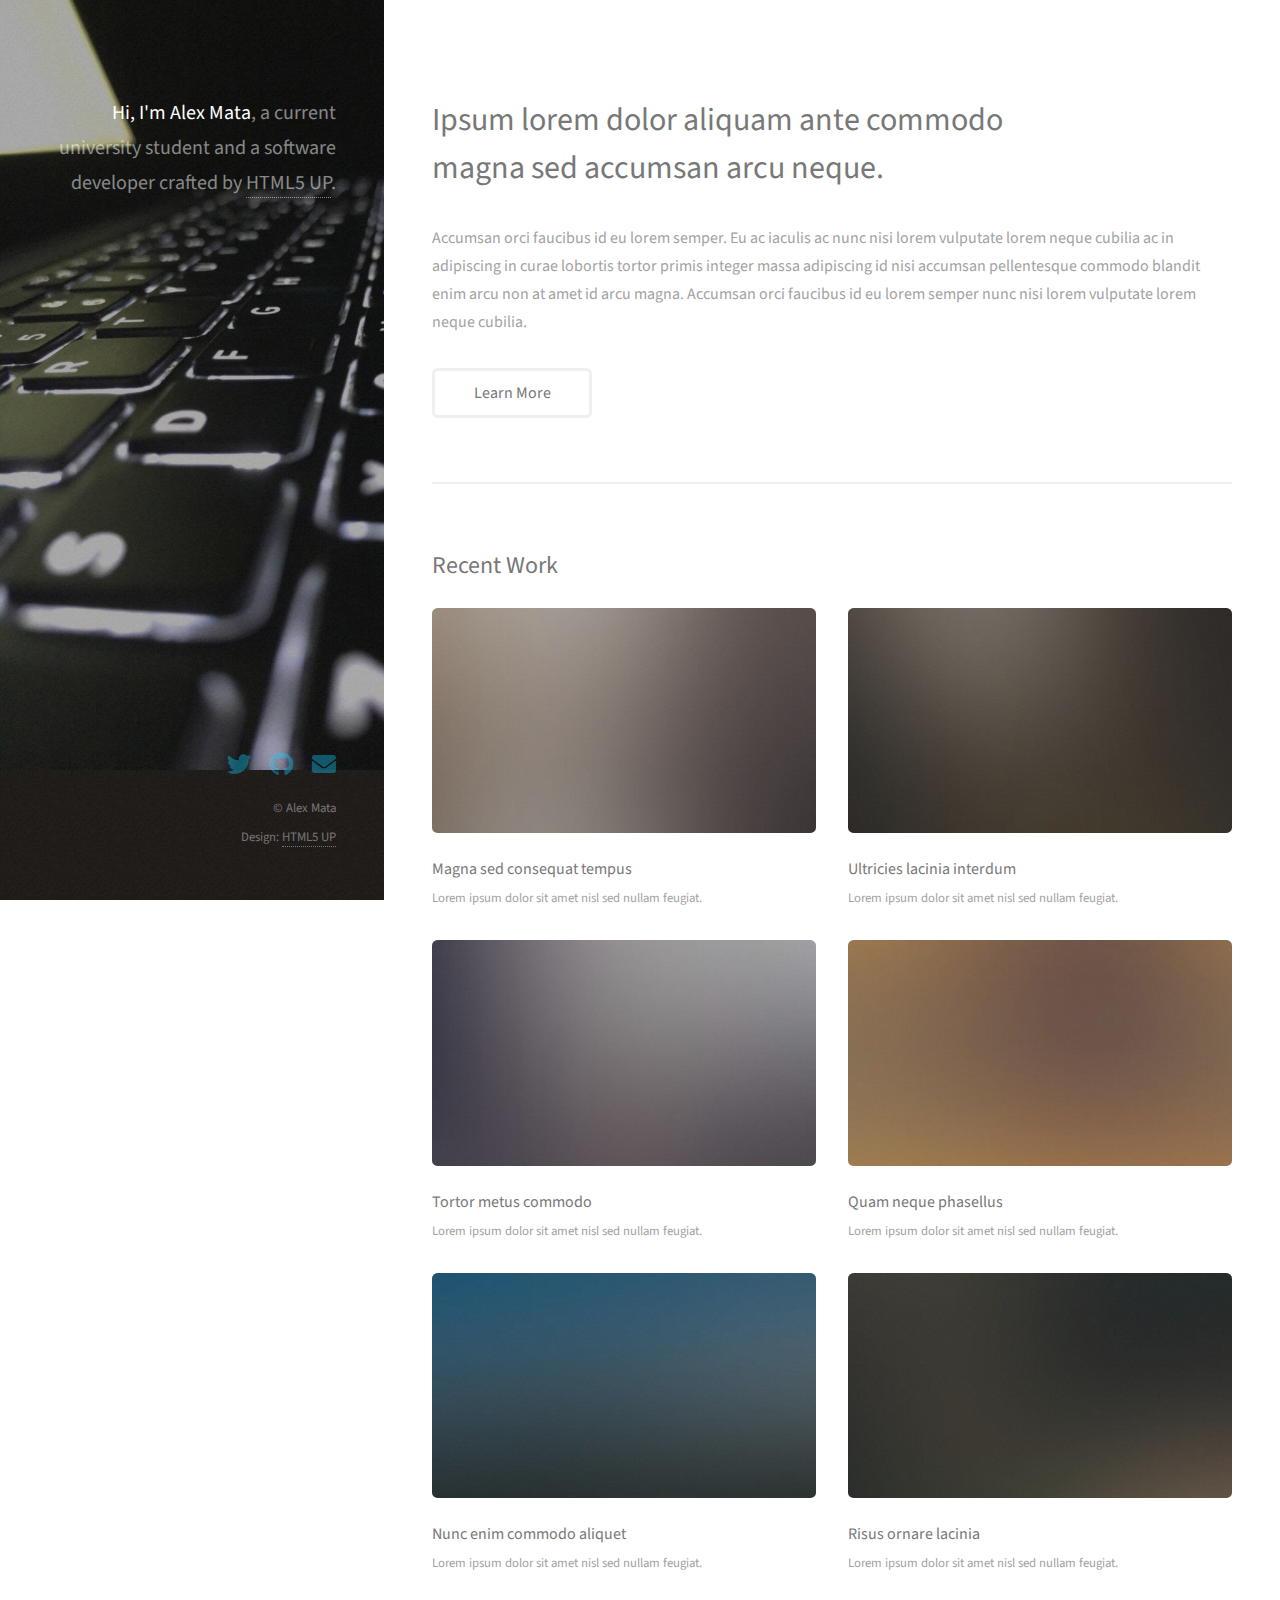
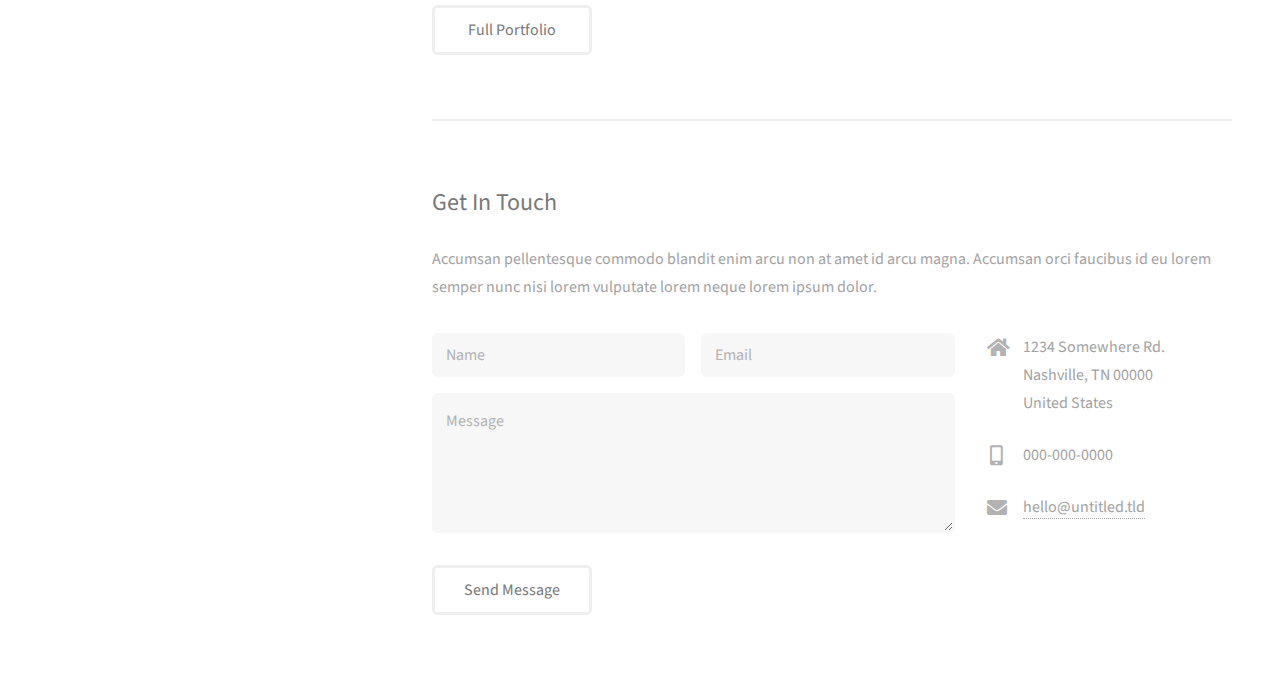
==== html5up-strata/index.html @ 09f532cd "web site" ====
<!DOCTYPE HTML>
<!--
	Strata by HTML5 UP
	html5up.net | @ajlkn
	Free for personal and commercial use under the CCA 3.0 license (html5up.net/license)
-->
<html>
	<head>
		<title>Strata by HTML5 UP</title>
		<meta charset="utf-8" />
		<meta name="viewport" content="width=device-width, initial-scale=1, user-scalable=no" />
		<link rel="stylesheet" href="assets/css/main.css" />
	</head>
	<body class="is-preload">

		<!-- Header -->
			<header id="header">
				<div class="inner">
					<!-- <a href="#" class="image avatar"><img src="images/avatar2.jpeg" alt="" /></a> -->
					<h1><strong>Hi, I'm Alex Mata</strong>, a current university<br />
					student and a software developer<br />
					crafted by <a href="http://html5up.net">HTML5 UP</a>.</h1>
				</div>
			</header>

		<!-- Main -->
			<div id="main">

				<!-- One -->
					<section id="one">
						<header class="major">
							<h2>Ipsum lorem dolor aliquam ante commodo<br />
							magna sed accumsan arcu neque.</h2>
						</header>
						<p>Accumsan orci faucibus id eu lorem semper. Eu ac iaculis ac nunc nisi lorem vulputate lorem neque cubilia ac in adipiscing in curae lobortis tortor primis integer massa adipiscing id nisi accumsan pellentesque commodo blandit enim arcu non at amet id arcu magna. Accumsan orci faucibus id eu lorem semper nunc nisi lorem vulputate lorem neque cubilia.</p>
						<ul class="actions">
							<li><a href="#" class="button">Learn More</a></li>
						</ul>
					</section>

				<!-- Two -->
					<section id="two">
						<h2>Recent Work</h2>
						<div class="row">
							<article class="col-6 col-12-xsmall work-item">
								<a href="images/fulls/01.jpg" class="image fit thumb"><img src="images/thumbs/01.jpg" alt="" /></a>
								<h3>Magna sed consequat tempus</h3>
								<p>Lorem ipsum dolor sit amet nisl sed nullam feugiat.</p>
							</article>
							<article class="col-6 col-12-xsmall work-item">
								<a href="images/fulls/02.jpg" class="image fit thumb"><img src="images/thumbs/02.jpg" alt="" /></a>
								<h3>Ultricies lacinia interdum</h3>
								<p>Lorem ipsum dolor sit amet nisl sed nullam feugiat.</p>
							</article>
							<article class="col-6 col-12-xsmall work-item">
								<a href="images/fulls/03.jpg" class="image fit thumb"><img src="images/thumbs/03.jpg" alt="" /></a>
								<h3>Tortor metus commodo</h3>
								<p>Lorem ipsum dolor sit amet nisl sed nullam feugiat.</p>
							</article>
							<article class="col-6 col-12-xsmall work-item">
								<a href="images/fulls/04.jpg" class="image fit thumb"><img src="images/thumbs/04.jpg" alt="" /></a>
								<h3>Quam neque phasellus</h3>
								<p>Lorem ipsum dolor sit amet nisl sed nullam feugiat.</p>
							</article>
							<article class="col-6 col-12-xsmall work-item">
								<a href="images/fulls/05.jpg" class="image fit thumb"><img src="images/thumbs/05.jpg" alt="" /></a>
								<h3>Nunc enim commodo aliquet</h3>
								<p>Lorem ipsum dolor sit amet nisl sed nullam feugiat.</p>
							</article>
							<article class="col-6 col-12-xsmall work-item">
								<a href="images/fulls/06.jpg" class="image fit thumb"><img src="images/thumbs/06.jpg" alt="" /></a>
								<h3>Risus ornare lacinia</h3>
								<p>Lorem ipsum dolor sit amet nisl sed nullam feugiat.</p>
							</article>
						</div>
						<ul class="actions">
							<li><a href="#" class="button">Full Portfolio</a></li>
						</ul>
					</section>

				<!-- Three -->
					<section id="three">
						<h2>Get In Touch</h2>
						<p>Accumsan pellentesque commodo blandit enim arcu non at amet id arcu magna. Accumsan orci faucibus id eu lorem semper nunc nisi lorem vulputate lorem neque lorem ipsum dolor.</p>
						<div class="row">
							<div class="col-8 col-12-small">
								<form method="post" action="#">
									<div class="row gtr-uniform gtr-50">
										<div class="col-6 col-12-xsmall"><input type="text" name="name" id="name" placeholder="Name" /></div>
										<div class="col-6 col-12-xsmall"><input type="email" name="email" id="email" placeholder="Email" /></div>
										<div class="col-12"><textarea name="message" id="message" placeholder="Message" rows="4"></textarea></div>
									</div>
								</form>
								<ul class="actions">
									<li><input type="submit" value="Send Message" /></li>
								</ul>
							</div>
							<div class="col-4 col-12-small">
								<ul class="labeled-icons">
									<li>
										<h3 class="icon solid fa-home"><span class="label">Address</span></h3>
										1234 Somewhere Rd.<br />
										Nashville, TN 00000<br />
										United States
									</li>
									<li>
										<h3 class="icon solid fa-mobile-alt"><span class="label">Phone</span></h3>
										000-000-0000
									</li>
									<li>
										<h3 class="icon solid fa-envelope"><span class="label">Email</span></h3>
										<a href="#">hello@untitled.tld</a>
									</li>
								</ul>
							</div>
						</div>
					</section>

				<!-- Four -->
				<!--
					<section id="four">
						<h2>Elements</h2>

						<section>
							<h4>Text</h4>
							<p>This is <b>bold</b> and this is <strong>strong</strong>. This is <i>italic</i> and this is <em>emphasized</em>.
							This is <sup>superscript</sup> text and this is <sub>subscript</sub> text.
							This is <u>underlined</u> and this is code: <code>for (;;) { ... }</code>. Finally, <a href="#">this is a link</a>.</p>
							<hr />
							<header>
								<h4>Heading with a Subtitle</h4>
								<p>Lorem ipsum dolor sit amet nullam id egestas urna aliquam</p>
							</header>
							<p>Nunc lacinia ante nunc ac lobortis. Interdum adipiscing gravida odio porttitor sem non mi integer non faucibus ornare mi ut ante amet placerat aliquet. Volutpat eu sed ante lacinia sapien lorem accumsan varius montes viverra nibh in adipiscing blandit tempus accumsan.</p>
							<header>
								<h5>Heading with a Subtitle</h5>
								<p>Lorem ipsum dolor sit amet nullam id egestas urna aliquam</p>
							</header>
							<p>Nunc lacinia ante nunc ac lobortis. Interdum adipiscing gravida odio porttitor sem non mi integer non faucibus ornare mi ut ante amet placerat aliquet. Volutpat eu sed ante lacinia sapien lorem accumsan varius montes viverra nibh in adipiscing blandit tempus accumsan.</p>
							<hr />
							<h2>Heading Level 2</h2>
							<h3>Heading Level 3</h3>
							<h4>Heading Level 4</h4>
							<h5>Heading Level 5</h5>
							<h6>Heading Level 6</h6>
							<hr />
							<h5>Blockquote</h5>
							<blockquote>Fringilla nisl. Donec accumsan interdum nisi, quis tincidunt felis sagittis eget tempus euismod. Vestibulum ante ipsum primis in faucibus vestibulum. Blandit adipiscing eu felis iaculis volutpat ac adipiscing accumsan faucibus. Vestibulum ante ipsum primis in faucibus lorem ipsum dolor sit amet nullam adipiscing eu felis.</blockquote>
							<h5>Preformatted</h5>
							<pre><code>i = 0;

while (!deck.isInOrder()) {
print 'Iteration ' + i;
deck.shuffle();
i++;
}

print 'It took ' + i + ' iterations to sort the deck.';</code></pre>
						</section>

						<section>
							<h4>Lists</h4>
							<div class="row">
								<div class="col-6 col-12-xsmall">
									<h5>Unordered</h5>
									<ul>
										<li>Dolor pulvinar etiam magna etiam.</li>
										<li>Sagittis adipiscing lorem eleifend.</li>
										<li>Felis enim feugiat dolore viverra.</li>
									</ul>
									<h5>Alternate</h5>
									<ul class="alt">
										<li>Dolor pulvinar etiam magna etiam.</li>
										<li>Sagittis adipiscing lorem eleifend.</li>
										<li>Felis enim feugiat dolore viverra.</li>
									</ul>
								</div>
								<div class="col-6 col-12-xsmall">
									<h5>Ordered</h5>
									<ol>
										<li>Dolor pulvinar etiam magna etiam.</li>
										<li>Etiam vel felis at lorem sed viverra.</li>
										<li>Felis enim feugiat dolore viverra.</li>
										<li>Dolor pulvinar etiam magna etiam.</li>
										<li>Etiam vel felis at lorem sed viverra.</li>
										<li>Felis enim feugiat dolore viverra.</li>
									</ol>
									<h5>Icons</h5>
									<ul class="icons">
										<li><a href="#" class="icon brands fa-twitter"><span class="label">Twitter</span></a></li>
										<li><a href="#" class="icon brands fa-facebook-f"><span class="label">Facebook</span></a></li>
										<li><a href="#" class="icon brands fa-instagram"><span class="label">Instagram</span></a></li>
										<li><a href="#" class="icon brands fa-github"><span class="label">Github</span></a></li>
										<li><a href="#" class="icon brands fa-dribbble"><span class="label">Dribbble</span></a></li>
										<li><a href="#" class="icon brands fa-tumblr"><span class="label">Tumblr</span></a></li>
									</ul>
								</div>
							</div>
							<h5>Actions</h5>
							<ul class="actions">
								<li><a href="#" class="button primary">Default</a></li>
								<li><a href="#" class="button">Default</a></li>
							</ul>
							<ul class="actions small">
								<li><a href="#" class="button primary small">Small</a></li>
								<li><a href="#" class="button small">Small</a></li>
							</ul>
							<div class="row">
								<div class="col-6 col-12-small">
									<ul class="actions stacked">
										<li><a href="#" class="button primary">Default</a></li>
										<li><a href="#" class="button">Default</a></li>
									</ul>
								</div>
								<div class="col-6 col-12-small">
									<ul class="actions stacked">
										<li><a href="#" class="button primary small">Small</a></li>
										<li><a href="#" class="button small">Small</a></li>
									</ul>
								</div>
								<div class="col-6 col-12-small">
									<ul class="actions stacked">
										<li><a href="#" class="button primary fit">Default</a></li>
										<li><a href="#" class="button fit">Default</a></li>
									</ul>
								</div>
								<div class="col-6 col-12-small">
									<ul class="actions stacked">
										<li><a href="#" class="button primary small fit">Small</a></li>
										<li><a href="#" class="button small fit">Small</a></li>
									</ul>
								</div>
							</div>
						</section>

						<section>
							<h4>Table</h4>
							<h5>Default</h5>
							<div class="table-wrapper">
								<table>
									<thead>
										<tr>
											<th>Name</th>
											<th>Description</th>
											<th>Price</th>
										</tr>
									</thead>
									<tbody>
										<tr>
											<td>Item One</td>
											<td>Ante turpis integer aliquet porttitor.</td>
											<td>29.99</td>
										</tr>
										<tr>
											<td>Item Two</td>
											<td>Vis ac commodo adipiscing arcu aliquet.</td>
											<td>19.99</td>
										</tr>
										<tr>
											<td>Item Three</td>
											<td> Morbi faucibus arcu accumsan lorem.</td>
											<td>29.99</td>
										</tr>
										<tr>
											<td>Item Four</td>
											<td>Vitae integer tempus condimentum.</td>
											<td>19.99</td>
										</tr>
										<tr>
											<td>Item Five</td>
											<td>Ante turpis integer aliquet porttitor.</td>
											<td>29.99</td>
										</tr>
									</tbody>
									<tfoot>
										<tr>
											<td colspan="2"></td>
											<td>100.00</td>
										</tr>
									</tfoot>
								</table>
							</div>

							<h5>Alternate</h5>
							<div class="table-wrapper">
								<table class="alt">
									<thead>
										<tr>
											<th>Name</th>
											<th>Description</th>
											<th>Price</th>
										</tr>
									</thead>
									<tbody>
										<tr>
											<td>Item One</td>
											<td>Ante turpis integer aliquet porttitor.</td>
											<td>29.99</td>
										</tr>
										<tr>
											<td>Item Two</td>
											<td>Vis ac commodo adipiscing arcu aliquet.</td>
											<td>19.99</td>
										</tr>
										<tr>
											<td>Item Three</td>
											<td> Morbi faucibus arcu accumsan lorem.</td>
											<td>29.99</td>
										</tr>
										<tr>
											<td>Item Four</td>
											<td>Vitae integer tempus condimentum.</td>
											<td>19.99</td>
										</tr>
										<tr>
											<td>Item Five</td>
											<td>Ante turpis integer aliquet porttitor.</td>
											<td>29.99</td>
										</tr>
									</tbody>
									<tfoot>
										<tr>
											<td colspan="2"></td>
											<td>100.00</td>
										</tr>
									</tfoot>
								</table>
							</div>
						</section>

						<section>
							<h4>Buttons</h4>
							<ul class="actions">
								<li><a href="#" class="button primary">Primary</a></li>
								<li><a href="#" class="button">Default</a></li>
							</ul>
							<ul class="actions">
								<li><a href="#" class="button large">Large</a></li>
								<li><a href="#" class="button">Default</a></li>
								<li><a href="#" class="button small">Small</a></li>
							</ul>
							<ul class="actions fit">
								<li><a href="#" class="button primary fit">Fit</a></li>
								<li><a href="#" class="button fit">Fit</a></li>
							</ul>
							<ul class="actions fit small">
								<li><a href="#" class="button primary fit small">Fit + Small</a></li>
								<li><a href="#" class="button fit small">Fit + Small</a></li>
							</ul>
							<ul class="actions">
								<li><a href="#" class="button primary icon solid fa-download">Icon</a></li>
								<li><a href="#" class="button icon solid fa-download">Icon</a></li>
							</ul>
							<ul class="actions">
								<li><span class="button primary disabled">Primary</span></li>
								<li><span class="button disabled">Default</span></li>
							</ul>
						</section>

						<section>
							<h4>Form</h4>
							<form method="post" action="#">
								<div class="row gtr-uniform gtr-50">
									<div class="col-6 col-12-xsmall">
										<input type="text" name="demo-name" id="demo-name" value="" placeholder="Name" />
									</div>
									<div class="col-6 col-12-xsmall">
										<input type="email" name="demo-email" id="demo-email" value="" placeholder="Email" />
									</div>
									<div class="col-12">
										<select name="demo-category" id="demo-category">
											<option value="">- Category -</option>
											<option value="1">Manufacturing</option>
											<option value="1">Shipping</option>
											<option value="1">Administration</option>
											<option value="1">Human Resources</option>
										</select>
									</div>
									<div class="col-4 col-12-small">
										<input type="radio" id="demo-priority-low" name="demo-priority" checked>
										<label for="demo-priority-low">Low Priority</label>
									</div>
									<div class="col-4 col-12-small">
										<input type="radio" id="demo-priority-normal" name="demo-priority">
										<label for="demo-priority-normal">Normal Priority</label>
									</div>
									<div class="col-4 col-12-small">
										<input type="radio" id="demo-priority-high" name="demo-priority">
										<label for="demo-priority-high">High Priority</label>
									</div>
									<div class="col-6 col-12-small">
										<input type="checkbox" id="demo-copy" name="demo-copy">
										<label for="demo-copy">Email me a copy of this message</label>
									</div>
									<div class="col-6 col-12-small">
										<input type="checkbox" id="demo-human" name="demo-human" checked>
										<label for="demo-human">I am a human and not a robot</label>
									</div>
									<div class="col-12">
										<textarea name="demo-message" id="demo-message" placeholder="Enter your message" rows="6"></textarea>
									</div>
									<div class="col-12">
										<ul class="actions">
											<li><input type="submit" value="Send Message" class="primary" /></li>
											<li><input type="reset" value="Reset" /></li>
										</ul>
									</div>
								</div>
							</form>
						</section>

						<section>
							<h4>Image</h4>
							<h5>Fit</h5>
							<div class="box alt">
								<div class="row gtr-50 gtr-uniform">
									<div class="col-12"><span class="image fit"><img src="images/fulls/05.jpg" alt="" /></span></div>
									<div class="col-4"><span class="image fit"><img src="images/thumbs/01.jpg" alt="" /></span></div>
									<div class="col-4"><span class="image fit"><img src="images/thumbs/02.jpg" alt="" /></span></div>
									<div class="col-4"><span class="image fit"><img src="images/thumbs/03.jpg" alt="" /></span></div>
									<div class="col-4"><span class="image fit"><img src="images/thumbs/04.jpg" alt="" /></span></div>
									<div class="col-4"><span class="image fit"><img src="images/thumbs/05.jpg" alt="" /></span></div>
									<div class="col-4"><span class="image fit"><img src="images/thumbs/06.jpg" alt="" /></span></div>
									<div class="col-4"><span class="image fit"><img src="images/thumbs/03.jpg" alt="" /></span></div>
									<div class="col-4"><span class="image fit"><img src="images/thumbs/02.jpg" alt="" /></span></div>
									<div class="col-4"><span class="image fit"><img src="images/thumbs/01.jpg" alt="" /></span></div>
								</div>
							</div>
							<h5>Left &amp; Right</h5>
							<p><span class="image left"><img src="images/avatar.jpg" alt="" /></span>Fringilla nisl. Donec accumsan interdum nisi, quis tincidunt felis sagittis eget. tempus euismod. Vestibulum ante ipsum primis in faucibus vestibulum. Blandit adipiscing eu felis iaculis volutpat ac adipiscing accumsan eu faucibus. Integer ac pellentesque praesent tincidunt felis sagittis eget. tempus euismod. Vestibulum ante ipsum primis in faucibus vestibulum. Blandit adipiscing eu felis iaculis volutpat ac adipiscing accumsan eu faucibus. Integer ac pellentesque praesent. Donec accumsan interdum nisi, quis tincidunt felis sagittis eget. tempus euismod. Vestibulum ante ipsum primis in faucibus vestibulum. Blandit adipiscing eu felis iaculis volutpat ac adipiscing accumsan eu faucibus. Integer ac pellentesque praesent tincidunt felis sagittis eget. tempus euismod. Vestibulum ante ipsum primis in faucibus vestibulum. Blandit adipiscing eu felis iaculis volutpat ac adipiscing accumsan eu faucibus. Integer ac pellentesque praesent.</p>
							<p><span class="image right"><img src="images/avatar.jpg" alt="" /></span>Fringilla nisl. Donec accumsan interdum nisi, quis tincidunt felis sagittis eget. tempus euismod. Vestibulum ante ipsum primis in faucibus vestibulum. Blandit adipiscing eu felis iaculis volutpat ac adipiscing accumsan eu faucibus. Integer ac pellentesque praesent tincidunt felis sagittis eget. tempus euismod. Vestibulum ante ipsum primis in faucibus vestibulum. Blandit adipiscing eu felis iaculis volutpat ac adipiscing accumsan eu faucibus. Integer ac pellentesque praesent. Donec accumsan interdum nisi, quis tincidunt felis sagittis eget. tempus euismod. Vestibulum ante ipsum primis in faucibus vestibulum. Blandit adipiscing eu felis iaculis volutpat ac adipiscing accumsan eu faucibus. Integer ac pellentesque praesent tincidunt felis sagittis eget. tempus euismod. Vestibulum ante ipsum primis in faucibus vestibulum. Blandit adipiscing eu felis iaculis volutpat ac adipiscing accumsan eu faucibus. Integer ac pellentesque praesent.</p>
						</section>

					</section>
				-->

			</div>

		<!-- Footer -->
			<footer id="footer">
				<div class="inner">
					<ul class="icons">
						<li><a href="#" class="icon brands fa-twitter"><span class="label">Twitter</span></a></li>
						<li><a href="#" class="icon brands fa-github"><span class="label">Github</span></a></li>
						<!-- <li><a href="#" class="icon brands fa-dribbble"><span class="label">Dribbble</span></a></li> -->
						<li><a href="#" class="icon solid fa-envelope"><span class="label">Email</span></a></li>
					</ul>
					<ul class="copyright">
						<li>&copy; Alex Mata</li><li>Design: <a href="http://html5up.net">HTML5 UP</a></li>
					</ul>
				</div>
			</footer>

		<!-- Scripts -->
			<script src="assets/js/jquery.min.js"></script>
			<script src="assets/js/jquery.poptrox.min.js"></script>
			<script src="assets/js/browser.min.js"></script>
			<script src="assets/js/breakpoints.min.js"></script>
			<script src="assets/js/util.js"></script>
			<script src="assets/js/main.js"></script>

	</body>
</html>
---- html5up-strata/assets/css/main.css ----
@import url("fontawesome-all.min.css");
@import url("https://fonts.googleapis.com/css?family=Source+Sans+Pro:400,400italic");

/*
	Strata by HTML5 UP
	html5up.net | @ajlkn
	Free for personal and commercial use under the CCA 3.0 license (html5up.net/license)
*/

html, body, div, span, applet, object,
iframe, h1, h2, h3, h4, h5, h6, p, blockquote,
pre, a, abbr, acronym, address, big, cite,
code, del, dfn, em, img, ins, kbd, q, s, samp,
small, strike, strong, sub, sup, tt, var, b,
u, i, center, dl, dt, dd, ol, ul, li, fieldset,
form, label, legend, table, caption, tbody,
tfoot, thead, tr, th, td, article, aside,
canvas, details, embed, figure, figcaption,
footer, header, hgroup, menu, nav, output, ruby,
section, summary, time, mark, audio, video {
	margin: 0;
	padding: 0;
	border: 0;
	font-size: 100%;
	font: inherit;
	vertical-align: baseline;}

article, aside, details, figcaption, figure,
footer, header, hgroup, menu, nav, section {
	display: block;}

body {
	line-height: 1;
}

ol, ul {
	list-style: none;
}

blockquote, q {
	quotes: none;
}

	blockquote:before, blockquote:after, q:before, q:after {
		content: '';
		content: none;
	}

table {
	border-collapse: collapse;
	border-spacing: 0;
}

body {
	-webkit-text-size-adjust: none;
}

mark {
	background-color: transparent;
	color: inherit;
}

input::-moz-focus-inner {
	border: 0;
	padding: 0;
}

input, select, textarea {
	-moz-appearance: none;
	-webkit-appearance: none;
	-ms-appearance: none;
	appearance: none;
}

/* Basic */

	html {
		box-sizing: border-box;
	}

	*, *:before, *:after {
		box-sizing: inherit;
	}

	body {
		background: #fff;
	}

		body.is-preload *, body.is-preload *:before, body.is-preload *:after {
			-moz-animation: none !important;
			-webkit-animation: none !important;
			-ms-animation: none !important;
			animation: none !important;
			-moz-transition: none !important;
			-webkit-transition: none !important;
			-ms-transition: none !important;
			transition: none !important;
		}

	body, input, select, textarea {
		color: #a2a2a2;
		font-family: "Source Sans Pro", Helvetica, sans-serif;
		font-size: 16pt;
		font-weight: 400;
		line-height: 1.75em;
	}

	a {
		-moz-transition: color 0.2s ease-in-out, border-color 0.2s ease-in-out;
		-webkit-transition: color 0.2s ease-in-out, border-color 0.2s ease-in-out;
		-ms-transition: color 0.2s ease-in-out, border-color 0.2s ease-in-out;
		transition: color 0.2s ease-in-out, border-color 0.2s ease-in-out;
		border-bottom: dotted 1px;
		color: #49bf9d;
		text-decoration: none;
	}

		a:hover {
			border-bottom-color: transparent;
			color: #49bf9d !important;
			text-decoration: none;
		}

	strong, b {
		color: #787878;
		font-weight: 400;
	}

	em, i {
		font-style: italic;
	}

	p {
		margin: 0 0 2em 0;
	}

	h1, h2, h3, h4, h5, h6 {
		color: #787878;
		font-weight: 400;
		line-height: 1em;
		margin: 0 0 1em 0;
	}

		h1 a, h2 a, h3 a, h4 a, h5 a, h6 a {
			color: inherit;
			text-decoration: none;
		}

	h1 {
		font-size: 2em;
		line-height: 1.5em;
	}

	h2 {
		font-size: 1.5em;
		line-height: 1.5em;
	}

	h3 {
		font-size: 1.25em;
		line-height: 1.5em;
	}

	h4 {
		font-size: 1.1em;
		line-height: 1.5em;
	}

	h5 {
		font-size: 0.9em;
		line-height: 1.5em;
	}

	h6 {
		font-size: 0.7em;
		line-height: 1.5em;
	}

	sub {
		font-size: 0.8em;
		position: relative;
		top: 0.5em;
	}

	sup {
		font-size: 0.8em;
		position: relative;
		top: -0.5em;
	}

	hr {
		border: 0;
		border-bottom: solid 2px #efefef;
		margin: 2em 0;
	}

		hr.major {
			margin: 3em 0;
		}

	blockquote {
		border-left: solid 6px #efefef;
		font-style: italic;
		margin: 0 0 2em 0;
		padding: 0.5em 0 0.5em 1.5em;
	}

	code {
		background: #f7f7f7;
		border-radius: 0.35em;
		border: solid 2px #efefef;
		font-family: "Courier New", monospace;
		font-size: 0.9em;
		margin: 0 0.25em;
		padding: 0.25em 0.65em;
	}

	pre {
		-webkit-overflow-scrolling: touch;
		font-family: "Courier New", monospace;
		font-size: 0.9em;
		margin: 0 0 2em 0;
	}

		pre code {
			display: block;
			line-height: 1.75em;
			padding: 1em 1.5em;
			overflow-x: auto;
		}

	.align-left {
		text-align: left;
	}

	.align-center {
		text-align: center;
	}

	.align-right {
		text-align: right;
	}

/* Container */

	.container {
		margin: 0 auto;
		max-width: calc(100% - 4em);
		width: 100%;
	}

		.container.xsmall {
			width: 25%;
		}

		.container.small {
			width: 50%;
		}

		.container.medium {
			width: 75%;
		}

		.container.large {
			width: 125%;
		}

		.container.xlarge {
			width: 150%;
		}

		.container.max {
			width: 100%;
		}

		@media screen and (max-width: 980px) {

			.container {
				width: 100% !important;
				max-width: 100% !important;
			}

		}

		@media screen and (max-width: 480px) {

			.container {
				max-width: calc(100% - 3em);
			}

		}

/* Row */

	.row {
		display: flex;
		flex-wrap: wrap;
		box-sizing: border-box;
		align-items: stretch;
	}

		.row > * {
			box-sizing: border-box;
		}

		.row.gtr-uniform > * > :last-child {
			margin-bottom: 0;
		}

		.row.aln-left {
			justify-content: flex-start;
		}

		.row.aln-center {
			justify-content: center;
		}

		.row.aln-right {
			justify-content: flex-end;
		}

		.row.aln-top {
			align-items: flex-start;
		}

		.row.aln-middle {
			align-items: center;
		}

		.row.aln-bottom {
			align-items: flex-end;
		}

		.row > .imp {
			order: -1;
		}

		.row > .col-1 {
			width: 8.33333%;
		}

		.row > .off-1 {
			margin-left: 8.33333%;
		}

		.row > .col-2 {
			width: 16.66667%;
		}

		.row > .off-2 {
			margin-left: 16.66667%;
		}

		.row > .col-3 {
			width: 25%;
		}

		.row > .off-3 {
			margin-left: 25%;
		}

		.row > .col-4 {
			width: 33.33333%;
		}

		.row > .off-4 {
			margin-left: 33.33333%;
		}

		.row > .col-5 {
			width: 41.66667%;
		}

		.row > .off-5 {
			margin-left: 41.66667%;
		}

		.row > .col-6 {
			width: 50%;
		}

		.row > .off-6 {
			margin-left: 50%;
		}

		.row > .col-7 {
			width: 58.33333%;
		}

		.row > .off-7 {
			margin-left: 58.33333%;
		}

		.row > .col-8 {
			width: 66.66667%;
		}

		.row > .off-8 {
			margin-left: 66.66667%;
		}

		.row > .col-9 {
			width: 75%;
		}

		.row > .off-9 {
			margin-left: 75%;
		}

		.row > .col-10 {
			width: 83.33333%;
		}

		.row > .off-10 {
			margin-left: 83.33333%;
		}

		.row > .col-11 {
			width: 91.66667%;
		}

		.row > .off-11 {
			margin-left: 91.66667%;
		}

		.row > .col-12 {
			width: 100%;
		}

		.row > .off-12 {
			margin-left: 100%;
		}

		.row.gtr-0 {
			margin-top: 0;
			margin-left: 0em;
		}

			.row.gtr-0 > * {
				padding: 0 0 0 0em;
			}

			.row.gtr-0.gtr-uniform {
				margin-top: 0em;
			}

				.row.gtr-0.gtr-uniform > * {
					padding-top: 0em;
				}

		.row.gtr-25 {
			margin-top: 0;
			margin-left: -0.625em;
		}

			.row.gtr-25 > * {
				padding: 0 0 0 0.625em;
			}

			.row.gtr-25.gtr-uniform {
				margin-top: -0.625em;
			}

				.row.gtr-25.gtr-uniform > * {
					padding-top: 0.625em;
				}

		.row.gtr-50 {
			margin-top: 0;
			margin-left: -1.25em;
		}

			.row.gtr-50 > * {
				padding: 0 0 0 1.25em;
			}

			.row.gtr-50.gtr-uniform {
				margin-top: -1.25em;
			}

				.row.gtr-50.gtr-uniform > * {
					padding-top: 1.25em;
				}

		.row {
			margin-top: 0;
			margin-left: -2.5em;
		}

			.row > * {
				padding: 0 0 0 2.5em;
			}

			.row.gtr-uniform {
				margin-top: -2.5em;
			}

				.row.gtr-uniform > * {
					padding-top: 2.5em;
				}

		.row.gtr-150 {
			margin-top: 0;
			margin-left: -3.75em;
		}

			.row.gtr-150 > * {
				padding: 0 0 0 3.75em;
			}

			.row.gtr-150.gtr-uniform {
				margin-top: -3.75em;
			}

				.row.gtr-150.gtr-uniform > * {
					padding-top: 3.75em;
				}

		.row.gtr-200 {
			margin-top: 0;
			margin-left: -5em;
		}

			.row.gtr-200 > * {
				padding: 0 0 0 5em;
			}

			.row.gtr-200.gtr-uniform {
				margin-top: -5em;
			}

				.row.gtr-200.gtr-uniform > * {
					padding-top: 5em;
				}

		@media screen and (max-width: 1800px) {

			.row {
				display: flex;
				flex-wrap: wrap;
				box-sizing: border-box;
				align-items: stretch;
			}

				.row > * {
					box-sizing: border-box;
				}

				.row.gtr-uniform > * > :last-child {
					margin-bottom: 0;
				}

				.row.aln-left {
					justify-content: flex-start;
				}

				.row.aln-center {
					justify-content: center;
				}

				.row.aln-right {
					justify-content: flex-end;
				}

				.row.aln-top {
					align-items: flex-start;
				}

				.row.aln-middle {
					align-items: center;
				}

				.row.aln-bottom {
					align-items: flex-end;
				}

				.row > .imp-xlarge {
					order: -1;
				}

				.row > .col-1-xlarge {
					width: 8.33333%;
				}

				.row > .off-1-xlarge {
					margin-left: 8.33333%;
				}

				.row > .col-2-xlarge {
					width: 16.66667%;
				}

				.row > .off-2-xlarge {
					margin-left: 16.66667%;
				}

				.row > .col-3-xlarge {
					width: 25%;
				}

				.row > .off-3-xlarge {
					margin-left: 25%;
				}

				.row > .col-4-xlarge {
					width: 33.33333%;
				}

				.row > .off-4-xlarge {
					margin-left: 33.33333%;
				}

				.row > .col-5-xlarge {
					width: 41.66667%;
				}

				.row > .off-5-xlarge {
					margin-left: 41.66667%;
				}

				.row > .col-6-xlarge {
					width: 50%;
				}

				.row > .off-6-xlarge {
					margin-left: 50%;
				}

				.row > .col-7-xlarge {
					width: 58.33333%;
				}

				.row > .off-7-xlarge {
					margin-left: 58.33333%;
				}

				.row > .col-8-xlarge {
					width: 66.66667%;
				}

				.row > .off-8-xlarge {
					margin-left: 66.66667%;
				}

				.row > .col-9-xlarge {
					width: 75%;
				}

				.row > .off-9-xlarge {
					margin-left: 75%;
				}

				.row > .col-10-xlarge {
					width: 83.33333%;
				}

				.row > .off-10-xlarge {
					margin-left: 83.33333%;
				}

				.row > .col-11-xlarge {
					width: 91.66667%;
				}

				.row > .off-11-xlarge {
					margin-left: 91.66667%;
				}

				.row > .col-12-xlarge {
					width: 100%;
				}

				.row > .off-12-xlarge {
					margin-left: 100%;
				}

				.row.gtr-0 {
					margin-top: 0;
					margin-left: 0em;
				}

					.row.gtr-0 > * {
						padding: 0 0 0 0em;
					}

					.row.gtr-0.gtr-uniform {
						margin-top: 0em;
					}

						.row.gtr-0.gtr-uniform > * {
							padding-top: 0em;
						}

				.row.gtr-25 {
					margin-top: 0;
					margin-left: -0.625em;
				}

					.row.gtr-25 > * {
						padding: 0 0 0 0.625em;
					}

					.row.gtr-25.gtr-uniform {
						margin-top: -0.625em;
					}

						.row.gtr-25.gtr-uniform > * {
							padding-top: 0.625em;
						}

				.row.gtr-50 {
					margin-top: 0;
					margin-left: -1.25em;
				}

					.row.gtr-50 > * {
						padding: 0 0 0 1.25em;
					}

					.row.gtr-50.gtr-uniform {
						margin-top: -1.25em;
					}

						.row.gtr-50.gtr-uniform > * {
							padding-top: 1.25em;
						}

				.row {
					margin-top: 0;
					margin-left: -2.5em;
				}

					.row > * {
						padding: 0 0 0 2.5em;
					}

					.row.gtr-uniform {
						margin-top: -2.5em;
					}

						.row.gtr-uniform > * {
							padding-top: 2.5em;
						}

				.row.gtr-150 {
					margin-top: 0;
					margin-left: -3.75em;
				}

					.row.gtr-150 > * {
						padding: 0 0 0 3.75em;
					}

					.row.gtr-150.gtr-uniform {
						margin-top: -3.75em;
					}

						.row.gtr-150.gtr-uniform > * {
							padding-top: 3.75em;
						}

				.row.gtr-200 {
					margin-top: 0;
					margin-left: -5em;
				}

					.row.gtr-200 > * {
						padding: 0 0 0 5em;
					}

					.row.gtr-200.gtr-uniform {
						margin-top: -5em;
					}

						.row.gtr-200.gtr-uniform > * {
							padding-top: 5em;
						}

		}

		@media screen and (max-width: 1280px) {

			.row {
				display: flex;
				flex-wrap: wrap;
				box-sizing: border-box;
				align-items: stretch;
			}

				.row > * {
					box-sizing: border-box;
				}

				.row.gtr-uniform > * > :last-child {
					margin-bottom: 0;
				}

				.row.aln-left {
					justify-content: flex-start;
				}

				.row.aln-center {
					justify-content: center;
				}

				.row.aln-right {
					justify-content: flex-end;
				}

				.row.aln-top {
					align-items: flex-start;
				}

				.row.aln-middle {
					align-items: center;
				}

				.row.aln-bottom {
					align-items: flex-end;
				}

				.row > .imp-large {
					order: -1;
				}

				.row > .col-1-large {
					width: 8.33333%;
				}

				.row > .off-1-large {
					margin-left: 8.33333%;
				}

				.row > .col-2-large {
					width: 16.66667%;
				}

				.row > .off-2-large {
					margin-left: 16.66667%;
				}

				.row > .col-3-large {
					width: 25%;
				}

				.row > .off-3-large {
					margin-left: 25%;
				}

				.row > .col-4-large {
					width: 33.33333%;
				}

				.row > .off-4-large {
					margin-left: 33.33333%;
				}

				.row > .col-5-large {
					width: 41.66667%;
				}

				.row > .off-5-large {
					margin-left: 41.66667%;
				}

				.row > .col-6-large {
					width: 50%;
				}

				.row > .off-6-large {
					margin-left: 50%;
				}

				.row > .col-7-large {
					width: 58.33333%;
				}

				.row > .off-7-large {
					margin-left: 58.33333%;
				}

				.row > .col-8-large {
					width: 66.66667%;
				}

				.row > .off-8-large {
					margin-left: 66.66667%;
				}

				.row > .col-9-large {
					width: 75%;
				}

				.row > .off-9-large {
					margin-left: 75%;
				}

				.row > .col-10-large {
					width: 83.33333%;
				}

				.row > .off-10-large {
					margin-left: 83.33333%;
				}

				.row > .col-11-large {
					width: 91.66667%;
				}

				.row > .off-11-large {
					margin-left: 91.66667%;
				}

				.row > .col-12-large {
					width: 100%;
				}

				.row > .off-12-large {
					margin-left: 100%;
				}

				.row.gtr-0 {
					margin-top: 0;
					margin-left: 0em;
				}

					.row.gtr-0 > * {
						padding: 0 0 0 0em;
					}

					.row.gtr-0.gtr-uniform {
						margin-top: 0em;
					}

						.row.gtr-0.gtr-uniform > * {
							padding-top: 0em;
						}

				.row.gtr-25 {
					margin-top: 0;
					margin-left: -0.5em;
				}

					.row.gtr-25 > * {
						padding: 0 0 0 0.5em;
					}

					.row.gtr-25.gtr-uniform {
						margin-top: -0.5em;
					}

						.row.gtr-25.gtr-uniform > * {
							padding-top: 0.5em;
						}

				.row.gtr-50 {
					margin-top: 0;
					margin-left: -1em;
				}

					.row.gtr-50 > * {
						padding: 0 0 0 1em;
					}

					.row.gtr-50.gtr-uniform {
						margin-top: -1em;
					}

						.row.gtr-50.gtr-uniform > * {
							padding-top: 1em;
						}

				.row {
					margin-top: 0;
					margin-left: -2em;
				}

					.row > * {
						padding: 0 0 0 2em;
					}

					.row.gtr-uniform {
						margin-top: -2em;
					}

						.row.gtr-uniform > * {
							padding-top: 2em;
						}

				.row.gtr-150 {
					margin-top: 0;
					margin-left: -3em;
				}

					.row.gtr-150 > * {
						padding: 0 0 0 3em;
					}

					.row.gtr-150.gtr-uniform {
						margin-top: -3em;
					}

						.row.gtr-150.gtr-uniform > * {
							padding-top: 3em;
						}

				.row.gtr-200 {
					margin-top: 0;
					margin-left: -4em;
				}

					.row.gtr-200 > * {
						padding: 0 0 0 4em;
					}

					.row.gtr-200.gtr-uniform {
						margin-top: -4em;
					}

						.row.gtr-200.gtr-uniform > * {
							padding-top: 4em;
						}

		}

		@media screen and (max-width: 980px) {

			.row {
				display: flex;
				flex-wrap: wrap;
				box-sizing: border-box;
				align-items: stretch;
			}

				.row > * {
					box-sizing: border-box;
				}

				.row.gtr-uniform > * > :last-child {
					margin-bottom: 0;
				}

				.row.aln-left {
					justify-content: flex-start;
				}

				.row.aln-center {
					justify-content: center;
				}

				.row.aln-right {
					justify-content: flex-end;
				}

				.row.aln-top {
					align-items: flex-start;
				}

				.row.aln-middle {
					align-items: center;
				}

				.row.aln-bottom {
					align-items: flex-end;
				}

				.row > .imp-medium {
					order: -1;
				}

				.row > .col-1-medium {
					width: 8.33333%;
				}

				.row > .off-1-medium {
					margin-left: 8.33333%;
				}

				.row > .col-2-medium {
					width: 16.66667%;
				}

				.row > .off-2-medium {
					margin-left: 16.66667%;
				}

				.row > .col-3-medium {
					width: 25%;
				}

				.row > .off-3-medium {
					margin-left: 25%;
				}

				.row > .col-4-medium {
					width: 33.33333%;
				}

				.row > .off-4-medium {
					margin-left: 33.33333%;
				}

				.row > .col-5-medium {
					width: 41.66667%;
				}

				.row > .off-5-medium {
					margin-left: 41.66667%;
				}

				.row > .col-6-medium {
					width: 50%;
				}

				.row > .off-6-medium {
					margin-left: 50%;
				}

				.row > .col-7-medium {
					width: 58.33333%;
				}

				.row > .off-7-medium {
					margin-left: 58.33333%;
				}

				.row > .col-8-medium {
					width: 66.66667%;
				}

				.row > .off-8-medium {
					margin-left: 66.66667%;
				}

				.row > .col-9-medium {
					width: 75%;
				}

				.row > .off-9-medium {
					margin-left: 75%;
				}

				.row > .col-10-medium {
					width: 83.33333%;
				}

				.row > .off-10-medium {
					margin-left: 83.33333%;
				}

				.row > .col-11-medium {
					width: 91.66667%;
				}

				.row > .off-11-medium {
					margin-left: 91.66667%;
				}

				.row > .col-12-medium {
					width: 100%;
				}

				.row > .off-12-medium {
					margin-left: 100%;
				}

				.row.gtr-0 {
					margin-top: 0;
					margin-left: 0em;
				}

					.row.gtr-0 > * {
						padding: 0 0 0 0em;
					}

					.row.gtr-0.gtr-uniform {
						margin-top: 0em;
					}

						.row.gtr-0.gtr-uniform > * {
							padding-top: 0em;
						}

				.row.gtr-25 {
					margin-top: 0;
					margin-left: -0.5em;
				}

					.row.gtr-25 > * {
						padding: 0 0 0 0.5em;
					}

					.row.gtr-25.gtr-uniform {
						margin-top: -0.5em;
					}

						.row.gtr-25.gtr-uniform > * {
							padding-top: 0.5em;
						}

				.row.gtr-50 {
					margin-top: 0;
					margin-left: -1em;
				}

					.row.gtr-50 > * {
						padding: 0 0 0 1em;
					}

					.row.gtr-50.gtr-uniform {
						margin-top: -1em;
					}

						.row.gtr-50.gtr-uniform > * {
							padding-top: 1em;
						}

				.row {
					margin-top: 0;
					margin-left: -2em;
				}

					.row > * {
						padding: 0 0 0 2em;
					}

					.row.gtr-uniform {
						margin-top: -2em;
					}

						.row.gtr-uniform > * {
							padding-top: 2em;
						}

				.row.gtr-150 {
					margin-top: 0;
					margin-left: -3em;
				}

					.row.gtr-150 > * {
						padding: 0 0 0 3em;
					}

					.row.gtr-150.gtr-uniform {
						margin-top: -3em;
					}

						.row.gtr-150.gtr-uniform > * {
							padding-top: 3em;
						}

				.row.gtr-200 {
					margin-top: 0;
					margin-left: -4em;
				}

					.row.gtr-200 > * {
						padding: 0 0 0 4em;
					}

					.row.gtr-200.gtr-uniform {
						margin-top: -4em;
					}

						.row.gtr-200.gtr-uniform > * {
							padding-top: 4em;
						}

		}

		@media screen and (max-width: 736px) {

			.row {
				display: flex;
				flex-wrap: wrap;
				box-sizing: border-box;
				align-items: stretch;
			}

				.row > * {
					box-sizing: border-box;
				}

				.row.gtr-uniform > * > :last-child {
					margin-bottom: 0;
				}

				.row.aln-left {
					justify-content: flex-start;
				}

				.row.aln-center {
					justify-content: center;
				}

				.row.aln-right {
					justify-content: flex-end;
				}

				.row.aln-top {
					align-items: flex-start;
				}

				.row.aln-middle {
					align-items: center;
				}

				.row.aln-bottom {
					align-items: flex-end;
				}

				.row > .imp-small {
					order: -1;
				}

				.row > .col-1-small {
					width: 8.33333%;
				}

				.row > .off-1-small {
					margin-left: 8.33333%;
				}

				.row > .col-2-small {
					width: 16.66667%;
				}

				.row > .off-2-small {
					margin-left: 16.66667%;
				}

				.row > .col-3-small {
					width: 25%;
				}

				.row > .off-3-small {
					margin-left: 25%;
				}

				.row > .col-4-small {
					width: 33.33333%;
				}

				.row > .off-4-small {
					margin-left: 33.33333%;
				}

				.row > .col-5-small {
					width: 41.66667%;
				}

				.row > .off-5-small {
					margin-left: 41.66667%;
				}

				.row > .col-6-small {
					width: 50%;
				}

				.row > .off-6-small {
					margin-left: 50%;
				}

				.row > .col-7-small {
					width: 58.33333%;
				}

				.row > .off-7-small {
					margin-left: 58.33333%;
				}

				.row > .col-8-small {
					width: 66.66667%;
				}

				.row > .off-8-small {
					margin-left: 66.66667%;
				}

				.row > .col-9-small {
					width: 75%;
				}

				.row > .off-9-small {
					margin-left: 75%;
				}

				.row > .col-10-small {
					width: 83.33333%;
				}

				.row > .off-10-small {
					margin-left: 83.33333%;
				}

				.row > .col-11-small {
					width: 91.66667%;
				}

				.row > .off-11-small {
					margin-left: 91.66667%;
				}

				.row > .col-12-small {
					width: 100%;
				}

				.row > .off-12-small {
					margin-left: 100%;
				}

				.row.gtr-0 {
					margin-top: 0;
					margin-left: 0em;
				}

					.row.gtr-0 > * {
						padding: 0 0 0 0em;
					}

					.row.gtr-0.gtr-uniform {
						margin-top: 0em;
					}

						.row.gtr-0.gtr-uniform > * {
							padding-top: 0em;
						}

				.row.gtr-25 {
					margin-top: 0;
					margin-left: -0.375em;
				}

					.row.gtr-25 > * {
						padding: 0 0 0 0.375em;
					}

					.row.gtr-25.gtr-uniform {
						margin-top: -0.375em;
					}

						.row.gtr-25.gtr-uniform > * {
							padding-top: 0.375em;
						}

				.row.gtr-50 {
					margin-top: 0;
					margin-left: -0.75em;
				}

					.row.gtr-50 > * {
						padding: 0 0 0 0.75em;
					}

					.row.gtr-50.gtr-uniform {
						margin-top: -0.75em;
					}

						.row.gtr-50.gtr-uniform > * {
							padding-top: 0.75em;
						}

				.row {
					margin-top: 0;
					margin-left: -1.5em;
				}

					.row > * {
						padding: 0 0 0 1.5em;
					}

					.row.gtr-uniform {
						margin-top: -1.5em;
					}

						.row.gtr-uniform > * {
							padding-top: 1.5em;
						}

				.row.gtr-150 {
					margin-top: 0;
					margin-left: -2.25em;
				}

					.row.gtr-150 > * {
						padding: 0 0 0 2.25em;
					}

					.row.gtr-150.gtr-uniform {
						margin-top: -2.25em;
					}

						.row.gtr-150.gtr-uniform > * {
							padding-top: 2.25em;
						}

				.row.gtr-200 {
					margin-top: 0;
					margin-left: -3em;
				}

					.row.gtr-200 > * {
						padding: 0 0 0 3em;
					}

					.row.gtr-200.gtr-uniform {
						margin-top: -3em;
					}

						.row.gtr-200.gtr-uniform > * {
							padding-top: 3em;
						}

		}

		@media screen and (max-width: 480px) {

			.row {
				display: flex;
				flex-wrap: wrap;
				box-sizing: border-box;
				align-items: stretch;
			}

				.row > * {
					box-sizing: border-box;
				}

				.row.gtr-uniform > * > :last-child {
					margin-bottom: 0;
				}

				.row.aln-left {
					justify-content: flex-start;
				}

				.row.aln-center {
					justify-content: center;
				}

				.row.aln-right {
					justify-content: flex-end;
				}

				.row.aln-top {
					align-items: flex-start;
				}

				.row.aln-middle {
					align-items: center;
				}

				.row.aln-bottom {
					align-items: flex-end;
				}

				.row > .imp-xsmall {
					order: -1;
				}

				.row > .col-1-xsmall {
					width: 8.33333%;
				}

				.row > .off-1-xsmall {
					margin-left: 8.33333%;
				}

				.row > .col-2-xsmall {
					width: 16.66667%;
				}

				.row > .off-2-xsmall {
					margin-left: 16.66667%;
				}

				.row > .col-3-xsmall {
					width: 25%;
				}

				.row > .off-3-xsmall {
					margin-left: 25%;
				}

				.row > .col-4-xsmall {
					width: 33.33333%;
				}

				.row > .off-4-xsmall {
					margin-left: 33.33333%;
				}

				.row > .col-5-xsmall {
					width: 41.66667%;
				}

				.row > .off-5-xsmall {
					margin-left: 41.66667%;
				}

				.row > .col-6-xsmall {
					width: 50%;
				}

				.row > .off-6-xsmall {
					margin-left: 50%;
				}

				.row > .col-7-xsmall {
					width: 58.33333%;
				}

				.row > .off-7-xsmall {
					margin-left: 58.33333%;
				}

				.row > .col-8-xsmall {
					width: 66.66667%;
				}

				.row > .off-8-xsmall {
					margin-left: 66.66667%;
				}

				.row > .col-9-xsmall {
					width: 75%;
				}

				.row > .off-9-xsmall {
					margin-left: 75%;
				}

				.row > .col-10-xsmall {
					width: 83.33333%;
				}

				.row > .off-10-xsmall {
					margin-left: 83.33333%;
				}

				.row > .col-11-xsmall {
					width: 91.66667%;
				}

				.row > .off-11-xsmall {
					margin-left: 91.66667%;
				}

				.row > .col-12-xsmall {
					width: 100%;
				}

				.row > .off-12-xsmall {
					margin-left: 100%;
				}

				.row.gtr-0 {
					margin-top: 0;
					margin-left: 0em;
				}

					.row.gtr-0 > * {
						padding: 0 0 0 0em;
					}

					.row.gtr-0.gtr-uniform {
						margin-top: 0em;
					}

						.row.gtr-0.gtr-uniform > * {
							padding-top: 0em;
						}

				.row.gtr-25 {
					margin-top: 0;
					margin-left: -0.375em;
				}

					.row.gtr-25 > * {
						padding: 0 0 0 0.375em;
					}

					.row.gtr-25.gtr-uniform {
						margin-top: -0.375em;
					}

						.row.gtr-25.gtr-uniform > * {
							padding-top: 0.375em;
						}

				.row.gtr-50 {
					margin-top: 0;
					margin-left: -0.75em;
				}

					.row.gtr-50 > * {
						padding: 0 0 0 0.75em;
					}

					.row.gtr-50.gtr-uniform {
						margin-top: -0.75em;
					}

						.row.gtr-50.gtr-uniform > * {
							padding-top: 0.75em;
						}

				.row {
					margin-top: 0;
					margin-left: -1.5em;
				}

					.row > * {
						padding: 0 0 0 1.5em;
					}

					.row.gtr-uniform {
						margin-top: -1.5em;
					}

						.row.gtr-uniform > * {
							padding-top: 1.5em;
						}

				.row.gtr-150 {
					margin-top: 0;
					margin-left: -2.25em;
				}

					.row.gtr-150 > * {
						padding: 0 0 0 2.25em;
					}

					.row.gtr-150.gtr-uniform {
						margin-top: -2.25em;
					}

						.row.gtr-150.gtr-uniform > * {
							padding-top: 2.25em;
						}

				.row.gtr-200 {
					margin-top: 0;
					margin-left: -3em;
				}

					.row.gtr-200 > * {
						padding: 0 0 0 3em;
					}

					.row.gtr-200.gtr-uniform {
						margin-top: -3em;
					}

						.row.gtr-200.gtr-uniform > * {
							padding-top: 3em;
						}

		}

/* Section/Article */

	section.special, article.special {
		text-align: center;
	}

	header p {
		color: #b2b2b2;
		position: relative;
		margin: 0 0 1.5em 0;
	}

	header h2 + p {
		font-size: 1.25em;
		margin-top: -1em;
		line-height: 1.5em;
	}

	header h3 + p {
		font-size: 1.1em;
		margin-top: -0.8em;
		line-height: 1.5em;
	}

	header h4 + p,
	header h5 + p,
	header h6 + p {
		font-size: 0.9em;
		margin-top: -0.6em;
		line-height: 1.5em;
	}

	header.major h2 {
		font-size: 2em;
	}

/* Form */

	form {
		margin: 0 0 2em 0;
	}

	label {
		color: #787878;
		display: block;
		font-size: 0.9em;
		font-weight: 400;
		margin: 0 0 1em 0;
	}

	input[type="text"],
	input[type="password"],
	input[type="email"],
	select,
	textarea {
		-moz-appearance: none;
		-webkit-appearance: none;
		-ms-appearance: none;
		appearance: none;
		background: #f7f7f7;
		border-radius: 0.35em;
		border: solid 2px transparent;
		color: inherit;
		display: block;
		outline: 0;
		padding: 0 0.75em;
		text-decoration: none;
		width: 100%;
	}

		input[type="text"]:invalid,
		input[type="password"]:invalid,
		input[type="email"]:invalid,
		select:invalid,
		textarea:invalid {
			box-shadow: none;
		}

		input[type="text"]:focus,
		input[type="password"]:focus,
		input[type="email"]:focus,
		select:focus,
		textarea:focus {
			border-color: #49bf9d;
		}

	select {
		background-image: url("../../images/back.jpg");
		/* background-image: url("data:image/svg+xml;charset=utf8,%3Csvg xmlns='http://www.w3.org/2000/svg' width='40' height='40' preserveAspectRatio='none' viewBox='0 0 40 40'%3E%3Cpath d='M9.4,12.3l10.4,10.4l10.4-10.4c0.2-0.2,0.5-0.4,0.9-0.4c0.3,0,0.6,0.1,0.9,0.4l3.3,3.3c0.2,0.2,0.4,0.5,0.4,0.9 c0,0.4-0.1,0.6-0.4,0.9L20.7,31.9c-0.2,0.2-0.5,0.4-0.9,0.4c-0.3,0-0.6-0.1-0.9-0.4L4.3,17.3c-0.2-0.2-0.4-0.5-0.4-0.9 c0-0.4,0.1-0.6,0.4-0.9l3.3-3.3c0.2-0.2,0.5-0.4,0.9-0.4S9.1,12.1,9.4,12.3z' fill='%23dfdfdf' /%3E%3C/svg%3E"); */
		background-size: 1.25rem;
		background-repeat: no-repeat;
		background-position: calc(100% - 1rem) center;
		height: 2.75em;
		padding-right: 2.75em;
		text-overflow: ellipsis;
	}

		select option {
			color: #787878;
			background: #fff;
		}

		select:focus::-ms-value {
			background-color: transparent;
		}

		select::-ms-expand {
			display: none;
		}

	input[type="text"],
	input[type="password"],
	input[type="email"],
	select {
		height: 2.75em;
	}

	textarea {
		padding: 0.75em;
	}

	input[type="checkbox"],
	input[type="radio"] {
		-moz-appearance: none;
		-webkit-appearance: none;
		-ms-appearance: none;
		appearance: none;
		display: block;
		float: left;
		margin-right: -2em;
		opacity: 0;
		width: 1em;
		z-index: -1;
	}

		input[type="checkbox"] + label,
		input[type="radio"] + label {
			text-decoration: none;
			color: #a2a2a2;
			cursor: pointer;
			display: inline-block;
			font-size: 1em;
			font-weight: 400;
			padding-left: 2.4em;
			padding-right: 0.75em;
			position: relative;
		}

			input[type="checkbox"] + label:before,
			input[type="radio"] + label:before {
				-moz-osx-font-smoothing: grayscale;
				-webkit-font-smoothing: antialiased;
				display: inline-block;
				font-style: normal;
				font-variant: normal;
				text-rendering: auto;
				line-height: 1;
				text-transform: none !important;
				font-family: 'Font Awesome 5 Free';
				font-weight: 900;
			}

			input[type="checkbox"] + label:before,
			input[type="radio"] + label:before {
				background: #f7f7f7;
				border-radius: 0.35em;
				border: solid 2px transparent;
				content: '';
				display: inline-block;
				font-size: 0.8em;
				height: 2.0625em;
				left: 0;
				line-height: 1.85625em;
				position: absolute;
				text-align: center;
				top: 0;
				width: 2.0625em;
			}

		input[type="checkbox"]:checked + label:before,
		input[type="radio"]:checked + label:before {
			background: #787878;
			border-color: #787878;
			color: #fff;
			content: '\f00c';
		}

		input[type="checkbox"]:focus + label:before,
		input[type="radio"]:focus + label:before {
			border-color: #49bf9d;
		}

	input[type="checkbox"] + label:before {
		border-radius: 0.35em;
	}

	input[type="radio"] + label:before {
		border-radius: 100%;
	}

	::-webkit-input-placeholder {
		color: #b2b2b2 !important;
		opacity: 1.0;
	}

	:-moz-placeholder {
		color: #b2b2b2 !important;
		opacity: 1.0;
	}

	::-moz-placeholder {
		color: #b2b2b2 !important;
		opacity: 1.0;
	}

	:-ms-input-placeholder {
		color: #b2b2b2 !important;
		opacity: 1.0;
	}

/* Box */

	.box {
		border-radius: 0.35em;
		border: solid 2px #efefef;
		margin-bottom: 2em;
		padding: 1.5em;
	}

		.box > :last-child,
		.box > :last-child > :last-child,
		.box > :last-child > :last-child > :last-child {
			margin-bottom: 0;
		}

		.box.alt {
			border: 0;
			border-radius: 0;
			padding: 0;
		}

/* Icon */

	.icon {
		text-decoration: none;
		border-bottom: none;
		position: relative;
	}

		.icon:before {
			-moz-osx-font-smoothing: grayscale;
			-webkit-font-smoothing: antialiased;
			display: inline-block;
			font-style: normal;
			font-variant: normal;
			text-rendering: auto;
			line-height: 1;
			text-transform: none !important;
			font-family: 'Font Awesome 5 Free';
			font-weight: 400;
		}

		.icon > .label {
			display: none;
		}

		.icon:before {
			line-height: inherit;
		}

		.icon.solid:before {
			font-weight: 900;
		}

		.icon.brands:before {
			font-family: 'Font Awesome 5 Brands';
		}

/* Image */

	.image {
		border-radius: 0.35em;
		border: 0;
		display: inline-block;
		position: relative;
	}

		.image:before {
			-moz-transition: opacity 0.2s ease-in-out;
			-webkit-transition: opacity 0.2s ease-in-out;
			-ms-transition: opacity 0.2s ease-in-out;
			transition: opacity 0.2s ease-in-out;
			background: url("images/overlay.png");
			border-radius: 0.35em;
			content: '';
			display: block;
			height: 100%;
			left: 0;
			opacity: 0.5;
			position: absolute;
			top: 0;
			width: 100%;
		}

		.image.thumb {
			text-align: center;
		}

			.image.thumb:after {
				-moz-transition: opacity 0.2s ease-in-out;
				-webkit-transition: opacity 0.2s ease-in-out;
				-ms-transition: opacity 0.2s ease-in-out;
				transition: opacity 0.2s ease-in-out;
				border-radius: 0.35em;
				border: solid 3px rgba(255, 255, 255, 0.5);
				color: #fff;
				content: 'View';
				display: inline-block;
				font-size: 0.8em;
				font-weight: 400;
				left: 50%;
				line-height: 2.25em;
				margin: -1.25em 0 0 -3em;
				opacity: 0;
				padding: 0 1.5em;
				position: absolute;
				text-align: center;
				text-decoration: none;
				top: 50%;
				white-space: nowrap;
			}

			.image.thumb:hover:after {
				opacity: 1.0;
			}

			.image.thumb:hover:before {
				background: url("images/overlay.png"), url("images/overlay.png");
				opacity: 1.0;
			}

		.image img {
			border-radius: 0.35em;
			display: block;
		}

		.image.left {
			float: left;
			margin: 0 1.5em 1em 0;
			top: 0.25em;
		}

		.image.right {
			float: right;
			margin: 0 0 1em 1.5em;
			top: 0.25em;
		}

		.image.left, .image.right {
			max-width: 40%;
		}

			.image.left img, .image.right img {
				width: 100%;
			}

		.image.fit {
			display: block;
			margin: 0 0 2em 0;
			width: 100%;
		}

			.image.fit img {
				width: 100%;
			}

		.image.avatar {
			border-radius: 100%;
		}

			.image.avatar:before {
				display: none;
			}

			.image.avatar img {
				border-radius: 100%;
				width: 100%;
			}

/* List */

	ol {
		list-style: decimal;
		margin: 0 0 2em 0;
		padding-left: 1.25em;
	}

		ol li {
			padding-left: 0.25em;
		}

	ul {
		list-style: disc;
		margin: 0 0 2em 0;
		padding-left: 1em;
	}

		ul li {
			padding-left: 0.5em;
		}

		ul.alt {
			list-style: none;
			padding-left: 0;
		}

			ul.alt li {
				border-top: solid 2px #efefef;
				padding: 0.5em 0;
			}

				ul.alt li:first-child {
					border-top: 0;
					padding-top: 0;
				}

	dl {
		margin: 0 0 2em 0;
	}

/* Icons */

	ul.icons {
		cursor: default;
		list-style: none;
		padding-left: 0;
	}

		ul.icons li {
			display: inline-block;
			padding: 0 1em 0 0;
		}

			ul.icons li:last-child {
				padding-right: 0;
			}

			ul.icons li .icon:before {
				font-size: 1.5em;
			}

/* Labeled Icons */

	ul.labeled-icons {
		list-style: none;
		padding: 0;
	}

		ul.labeled-icons li {
			line-height: 1.75em;
			margin: 1.5em 0 0 0;
			padding-left: 2.25em;
			position: relative;
		}

			ul.labeled-icons li:first-child {
				margin-top: 0;
			}

			ul.labeled-icons li a {
				color: inherit;
			}

			ul.labeled-icons li h3 {
				color: #b2b2b2;
				left: 0;
				position: absolute;
				text-align: center;
				top: 0;
				width: 1em;
			}

/* Actions */

	ul.actions {
		display: -moz-flex;
		display: -webkit-flex;
		display: -ms-flex;
		display: flex;
		cursor: default;
		list-style: none;
		margin-left: -1em;
		padding-left: 0;
	}

		ul.actions li {
			padding: 0 0 0 1em;
			vertical-align: middle;
		}

		ul.actions.special {
			-moz-justify-content: center;
			-webkit-justify-content: center;
			-ms-justify-content: center;
			justify-content: center;
			width: 100%;
			margin-left: 0;
		}

			ul.actions.special li:first-child {
				padding-left: 0;
			}

		ul.actions.stacked {
			-moz-flex-direction: column;
			-webkit-flex-direction: column;
			-ms-flex-direction: column;
			flex-direction: column;
			margin-left: 0;
		}

			ul.actions.stacked li {
				padding: 1.3em 0 0 0;
			}

				ul.actions.stacked li:first-child {
					padding-top: 0;
				}

		ul.actions.fit {
			width: calc(100% + 1em);
		}

			ul.actions.fit li {
				-moz-flex-grow: 1;
				-webkit-flex-grow: 1;
				-ms-flex-grow: 1;
				flex-grow: 1;
				-moz-flex-shrink: 1;
				-webkit-flex-shrink: 1;
				-ms-flex-shrink: 1;
				flex-shrink: 1;
				width: 100%;
			}

				ul.actions.fit li > * {
					width: 100%;
				}

			ul.actions.fit.stacked {
				width: 100%;
			}

		@media screen and (max-width: 480px) {

			ul.actions:not(.fixed) {
				-moz-flex-direction: column;
				-webkit-flex-direction: column;
				-ms-flex-direction: column;
				flex-direction: column;
				margin-left: 0;
				width: 100% !important;
			}

				ul.actions:not(.fixed) li {
					-moz-flex-grow: 1;
					-webkit-flex-grow: 1;
					-ms-flex-grow: 1;
					flex-grow: 1;
					-moz-flex-shrink: 1;
					-webkit-flex-shrink: 1;
					-ms-flex-shrink: 1;
					flex-shrink: 1;
					padding: 1em 0 0 0;
					text-align: center;
					width: 100%;
				}

					ul.actions:not(.fixed) li > * {
						width: 100%;
					}

					ul.actions:not(.fixed) li:first-child {
						padding-top: 0;
					}

					ul.actions:not(.fixed) li input[type="submit"],
					ul.actions:not(.fixed) li input[type="reset"],
					ul.actions:not(.fixed) li input[type="button"],
					ul.actions:not(.fixed) li button,
					ul.actions:not(.fixed) li .button {
						width: 100%;
					}

						ul.actions:not(.fixed) li input[type="submit"].icon:before,
						ul.actions:not(.fixed) li input[type="reset"].icon:before,
						ul.actions:not(.fixed) li input[type="button"].icon:before,
						ul.actions:not(.fixed) li button.icon:before,
						ul.actions:not(.fixed) li .button.icon:before {
							margin-left: -0.5em;
						}

		}

/* Table */

	.table-wrapper {
		-webkit-overflow-scrolling: touch;
		overflow-x: auto;
	}

	table {
		margin: 0 0 2em 0;
		width: 100%;
	}

		table tbody tr {
			border: solid 1px #efefef;
			border-left: 0;
			border-right: 0;
		}

			table tbody tr:nth-child(2n + 1) {
				background-color: #f7f7f7;
			}

		table td {
			padding: 0.75em 0.75em;
		}

		table th {
			color: #787878;
			font-size: 0.9em;
			font-weight: 400;
			padding: 0 0.75em 0.75em 0.75em;
			text-align: left;
		}

		table thead {
			border-bottom: solid 2px #efefef;
		}

		table tfoot {
			border-top: solid 2px #efefef;
		}

		table.alt {
			border-collapse: separate;
		}

			table.alt tbody tr td {
				border: solid 2px #efefef;
				border-left-width: 0;
				border-top-width: 0;
			}

				table.alt tbody tr td:first-child {
					border-left-width: 2px;
				}

			table.alt tbody tr:first-child td {
				border-top-width: 2px;
			}

			table.alt thead {
				border-bottom: 0;
			}

			table.alt tfoot {
				border-top: 0;
			}

/* Button */

	input[type="submit"],
	input[type="reset"],
	input[type="button"],
	.button {
		-moz-appearance: none;
		-webkit-appearance: none;
		-ms-appearance: none;
		appearance: none;
		-moz-transition: background-color 0.2s ease-in-out, color 0.2s ease-in-out, border-color 0.2s ease-in-out;
		-webkit-transition: background-color 0.2s ease-in-out, color 0.2s ease-in-out, border-color 0.2s ease-in-out;
		-ms-transition: background-color 0.2s ease-in-out, color 0.2s ease-in-out, border-color 0.2s ease-in-out;
		transition: background-color 0.2s ease-in-out, color 0.2s ease-in-out, border-color 0.2s ease-in-out;
		background-color: transparent;
		border-radius: 0.35em;
		border: solid 3px #efefef;
		color: #787878 !important;
		cursor: pointer;
		display: inline-block;
		font-weight: 400;
		height: 3.15em;
		height: calc(2.75em + 6px);
		line-height: 2.75em;
		min-width: 10em;
		padding: 0 1.5em;
		text-align: center;
		text-decoration: none;
		white-space: nowrap;
	}

		input[type="submit"]:hover,
		input[type="reset"]:hover,
		input[type="button"]:hover,
		.button:hover {
			border-color: #49bf9d;
			color: #49bf9d !important;
		}

		input[type="submit"]:active,
		input[type="reset"]:active,
		input[type="button"]:active,
		.button:active {
			background-color: rgba(73, 191, 157, 0.1);
			border-color: #49bf9d;
			color: #49bf9d !important;
		}

		input[type="submit"].icon,
		input[type="reset"].icon,
		input[type="button"].icon,
		.button.icon {
			padding-left: 1.35em;
		}

			input[type="submit"].icon:before,
			input[type="reset"].icon:before,
			input[type="button"].icon:before,
			.button.icon:before {
				margin-right: 0.5em;
			}

		input[type="submit"].fit,
		input[type="reset"].fit,
		input[type="button"].fit,
		.button.fit {
			min-width: 0;
			width: 100%;
		}

		input[type="submit"].small,
		input[type="reset"].small,
		input[type="button"].small,
		.button.small {
			font-size: 0.8em;
		}

		input[type="submit"].large,
		input[type="reset"].large,
		input[type="button"].large,
		.button.large {
			font-size: 1.35em;
		}

		input[type="submit"].primary,
		input[type="reset"].primary,
		input[type="button"].primary,
		.button.primary {
			background-color: #49bf9d;
			border-color: #49bf9d;
			color: #ffffff !important;
		}

			input[type="submit"].primary:hover,
			input[type="reset"].primary:hover,
			input[type="button"].primary:hover,
			.button.primary:hover {
				background-color: #5cc6a7;
				border-color: #5cc6a7;
			}

			input[type="submit"].primary:active,
			input[type="reset"].primary:active,
			input[type="button"].primary:active,
			.button.primary:active {
				background-color: #3eb08f;
				border-color: #3eb08f;
			}

		input[type="submit"].disabled, input[type="submit"]:disabled,
		input[type="reset"].disabled,
		input[type="reset"]:disabled,
		input[type="button"].disabled,
		input[type="button"]:disabled,
		.button.disabled,
		.button:disabled {
			background-color: #e7e7e7 !important;
			border-color: #e7e7e7 !important;
			color: #b2b2b2 !important;
			cursor: default;
		}

/* Work Item */

	.work-item {
		margin: 0 0 2em 0;
	}

		.work-item .image {
			margin: 0 0 1.5em 0;
		}

		.work-item h3 {
			font-size: 1em;
			margin: 0 0 0.5em 0;
		}

		.work-item p {
			font-size: 0.8em;
			line-height: 1.5em;
			margin: 0;
		}

/* Header */

	#header {
		display: -moz-flex;
		display: -webkit-flex;
		display: -ms-flex;
		display: flex;
		-moz-flex-direction: column;
		-webkit-flex-direction: column;
		-ms-flex-direction: column;
		flex-direction: column;
		-moz-align-items: -moz-flex-end;
		-webkit-align-items: -webkit-flex-end;
		-ms-align-items: -ms-flex-end;
		align-items: flex-end;
		-moz-justify-content: space-between;
		-webkit-justify-content: space-between;
		-ms-justify-content: space-between;
		justify-content: space-between;
		background-color: #1f1815;
		background-attachment: scroll,								scroll;
		background-image: url("images/overlay.png"), url("../../images/back.jpg");
		background-position: top left,							top left;
		background-repeat: repeat,								no-repeat;
		background-size: auto,								150%;
		color: rgba(255, 255, 255, 0.5);
		height: 100%;
		left: 0;
		padding: 8em 4em;
		position: fixed;
		text-align: right;
		top: 0;
		width: 35%;
	}

		#header > * {
			-moz-flex-shrink: 0;
			-webkit-flex-shrink: 0;
			-ms-flex-shrink: 0;
			flex-shrink: 0;
			width: 100%;
		}

		#header > .inner {
			-moz-flex-grow: 1;
			-webkit-flex-grow: 1;
			-ms-flex-grow: 1;
			flex-grow: 1;
			margin: 0 0 2em 0;
		}

		#header strong, #header b {
			color: #ffffff;
		}

		#header h2, #header h3, #header h4, #header h5, #header h6 {
			color: #ffffff;
		}

		#header h1 {
			color: rgba(255, 255, 255, 0.5);
			font-size: 1.35em;
			line-height: 1.75em;
			margin: 0;
		}

		#header .image.avatar {
			margin: 0 0 1em 0;
			width: 6.25em;
		}

/* Footer */

	#footer .icons {
		margin: 1em 0 0 0;
	}

		#footer .icons a {
			color: rgba(17, 207, 255, 0.4);
		}

	#footer .copyright {
		color: rgba(255, 255, 255, 0.4);
		font-size: 0.8em;
		list-style: none;
		margin: 1em 0 0 0;
		padding: 0;
	}

		#footer .copyright li {
			border-left: solid 1px rgba(255, 255, 255, 0.25);
			display: inline-block;
			line-height: 1em;
			margin-left: 0.75em;
			padding-left: 0.75em;
		}

			#footer .copyright li:first-child {
				border-left: 0;
				margin-left: 0;
				padding-left: 0;
			}

			#footer .copyright li a {
				color: inherit;
			}

/* Main */

	#main {
		margin-left: 35%;
		max-width: 54em;
		padding: 8em 4em 4em 4em;
		width: calc(100% - 35%);
	}

		#main > section {
			border-top: solid 2px #efefef;
			margin: 4em 0 0 0;
			padding: 4em 0 0 0;
		}

			#main > section:first-child {
				border-top: 0;
				margin-top: 0;
				padding-top: 0;
			}

/* Poptrox */

	@-moz-keyframes spin {
		0% {
			-moz-transform: rotate(0deg);
			-webkit-transform: rotate(0deg);
			-ms-transform: rotate(0deg);
			transform: rotate(0deg);
		}

		100% {
			-moz-transform: rotate(360deg);
			-webkit-transform: rotate(360deg);
			-ms-transform: rotate(360deg);
			transform: rotate(360deg);
		}
	}

	@-webkit-keyframes spin {
		0% {
			-moz-transform: rotate(0deg);
			-webkit-transform: rotate(0deg);
			-ms-transform: rotate(0deg);
			transform: rotate(0deg);
		}

		100% {
			-moz-transform: rotate(360deg);
			-webkit-transform: rotate(360deg);
			-ms-transform: rotate(360deg);
			transform: rotate(360deg);
		}
	}

	@-ms-keyframes spin {
		0% {
			-moz-transform: rotate(0deg);
			-webkit-transform: rotate(0deg);
			-ms-transform: rotate(0deg);
			transform: rotate(0deg);
		}

		100% {
			-moz-transform: rotate(360deg);
			-webkit-transform: rotate(360deg);
			-ms-transform: rotate(360deg);
			transform: rotate(360deg);
		}
	}

	@keyframes spin {
		0% {
			-moz-transform: rotate(0deg);
			-webkit-transform: rotate(0deg);
			-ms-transform: rotate(0deg);
			transform: rotate(0deg);
		}

		100% {
			-moz-transform: rotate(360deg);
			-webkit-transform: rotate(360deg);
			-ms-transform: rotate(360deg);
			transform: rotate(360deg);
		}
	}

	.poptrox-popup {
		-moz-box-sizing: content-box;
		-webkit-box-sizing: content-box;
		-ms-box-sizing: content-box;
		box-sizing: content-box;
		-webkit-tap-highlight-color: rgba(255, 255, 255, 0);
		background: #fff;
		border-radius: 0.35em;
		box-shadow: 0 0.1em 0.15em 0 rgba(0, 0, 0, 0.15);
		overflow: hidden;
		padding-bottom: 3em;
	}

		.poptrox-popup .loader {
			text-decoration: none;
			-moz-animation: spin 1s linear infinite;
			-webkit-animation: spin 1s linear infinite;
			-ms-animation: spin 1s linear infinite;
			animation: spin 1s linear infinite;
			font-size: 1.5em;
			height: 1em;
			left: 50%;
			line-height: 1em;
			margin: -0.5em 0 0 -0.5em;
			position: absolute;
			top: 50%;
			width: 1em;
		}

			.poptrox-popup .loader:before {
				-moz-osx-font-smoothing: grayscale;
				-webkit-font-smoothing: antialiased;
				display: inline-block;
				font-style: normal;
				font-variant: normal;
				text-rendering: auto;
				line-height: 1;
				text-transform: none !important;
				font-family: 'Font Awesome 5 Free';
				font-weight: 900;
			}

			.poptrox-popup .loader:before {
				content: '\f1ce';
			}

		.poptrox-popup .caption {
			background: #fff;
			bottom: 0;
			cursor: default;
			font-size: 0.9em;
			height: 3em;
			left: 0;
			line-height: 2.8em;
			position: absolute;
			text-align: center;
			width: 100%;
			z-index: 1;
		}

		.poptrox-popup .nav-next,
		.poptrox-popup .nav-previous {
			text-decoration: none;
			-moz-transition: opacity 0.2s ease-in-out;
			-webkit-transition: opacity 0.2s ease-in-out;
			-ms-transition: opacity 0.2s ease-in-out;
			transition: opacity 0.2s ease-in-out;
			-webkit-tap-highlight-color: rgba(255, 255, 255, 0);
			background: rgba(0, 0, 0, 0.01);
			cursor: pointer;
			height: 100%;
			opacity: 0;
			position: absolute;
			top: 0;
			width: 50%;
		}

			.poptrox-popup .nav-next:before,
			.poptrox-popup .nav-previous:before {
				-moz-osx-font-smoothing: grayscale;
				-webkit-font-smoothing: antialiased;
				display: inline-block;
				font-style: normal;
				font-variant: normal;
				text-rendering: auto;
				line-height: 1;
				text-transform: none !important;
				font-family: 'Font Awesome 5 Free';
				font-weight: 900;
			}

			.poptrox-popup .nav-next:before,
			.poptrox-popup .nav-previous:before {
				color: #fff;
				font-size: 2.5em;
				height: 1em;
				line-height: 1em;
				margin-top: -0.75em;
				position: absolute;
				text-align: center;
				top: 50%;
				width: 1.5em;
			}

		.poptrox-popup .nav-next {
			right: 0;
		}

			.poptrox-popup .nav-next:before {
				content: '\f105';
				right: 0;
			}

		.poptrox-popup .nav-previous {
			left: 0;
		}

			.poptrox-popup .nav-previous:before {
				content: '\f104';
				left: 0;
			}

		.poptrox-popup .closer {
			text-decoration: none;
			-moz-transition: opacity 0.2s ease-in-out;
			-webkit-transition: opacity 0.2s ease-in-out;
			-ms-transition: opacity 0.2s ease-in-out;
			transition: opacity 0.2s ease-in-out;
			-webkit-tap-highlight-color: rgba(255, 255, 255, 0);
			color: #fff;
			height: 4em;
			line-height: 4em;
			opacity: 0;
			position: absolute;
			right: 0;
			text-align: center;
			top: 0;
			width: 4em;
			z-index: 2;
		}

			.poptrox-popup .closer:before {
				-moz-osx-font-smoothing: grayscale;
				-webkit-font-smoothing: antialiased;
				display: inline-block;
				font-style: normal;
				font-variant: normal;
				text-rendering: auto;
				line-height: 1;
				text-transform: none !important;
				font-family: 'Font Awesome 5 Free';
				font-weight: 900;
			}

			.poptrox-popup .closer:before {
				-moz-box-sizing: content-box;
				-webkit-box-sizing: content-box;
				-ms-box-sizing: content-box;
				box-sizing: content-box;
				border-radius: 100%;
				border: solid 3px rgba(255, 255, 255, 0.5);
				content: '\f00d';
				display: block;
				font-size: 1em;
				height: 1.75em;
				left: 50%;
				line-height: 1.75em;
				margin: -0.875em 0 0 -0.875em;
				position: absolute;
				top: 50%;
				width: 1.75em;
			}

		.poptrox-popup:hover .nav-next,
		.poptrox-popup:hover .nav-previous {
			opacity: 0.5;
		}

			.poptrox-popup:hover .nav-next:hover,
			.poptrox-popup:hover .nav-previous:hover {
				opacity: 1.0;
			}

		.poptrox-popup:hover .closer {
			opacity: 0.5;
		}

			.poptrox-popup:hover .closer:hover {
				opacity: 1.0;
			}

/* Touch */

	body.is-touch .image.thumb:before {
		opacity: 0.5 !important;
	}

	body.is-touch .image.thumb:after {
		display: none !important;
	}

	body.is-touch #header {
		background-attachment: scroll;
		background-size: auto, cover;
	}

	body.is-touch .poptrox-popup .nav-next,
	body.is-touch .poptrox-popup .nav-previous,
	body.is-touch .poptrox-popup .closer {
		opacity: 1.0 !important;
	}

/* XLarge */

	@media screen and (max-width: 1800px) {

		/* Basic */

			body, input, select, textarea {
				font-size: 12pt;
			}

	}

/* Large */

	@media screen and (max-width: 1280px) {

		/* Header */

			#header {
				padding: 6em 3em 3em 3em;
				width: 30%;
			}

				#header h1 {
					font-size: 1.25em;
				}

					#header h1 br {
						display: none;
					}

				#header > .inner {
					margin-bottom: 0;
				}

		/* Footer */

			#footer .copyright li {
				border-left-width: 0;
				display: block;
				line-height: 2.25em;
				margin-left: 0;
				padding-left: 0;
			}

		/* Main */

			#main {
				margin-left: 30%;
				max-width: none;
				padding: 6em 3em 3em 3em;
				width: calc(100% - 30%);
			}

	}

/* Medium */

	@media screen and (max-width: 980px) {

		/* Basic */

			h1 br, h2 br, h3 br, h4 br, h5 br, h6 br {
				display: none;
			}

		/* List */

			ul.icons li .icon {
				font-size: 1.25em;
			}

		/* Header */

			#header {
				background-attachment: scroll;
				background-position: top left, center center;
				background-size: auto,		cover;
				left: auto;
				padding: 6em 4em;
				position: relative;
				text-align: center;
				top: auto;
				width: 100%;
				display: block;
			}

				#header h1 {
					font-size: 1.75em;
				}

					#header h1 br {
						display: inline;
					}

		/* Footer */

			#footer {
				background-attachment: scroll;
				background-color: #1f1815;
				background-image: url("images/overlay.png"), url("../../images/back.jpg");
				background-position: top left,						bottom center;
				background-repeat: repeat,							no-repeat;
				background-size: auto,							cover;
				bottom: auto;
				left: auto;
				padding: 4em 4em 6em 4em;
				position: relative;
				text-align: center;
				width: 100%;
			}

				#footer .icons {
					margin: 0 0 1em 0;
				}

				#footer .copyright {
					margin: 0 0 1em 0;
				}

					#footer .copyright li {
						border-left-width: 1px;
						display: inline-block;
						line-height: 1em;
						margin-left: 0.75em;
						padding-left: 0.75em;
					}

		/* Main */

			#main {
				margin: 0;
				padding: 6em 4em;
				width: 100%;
			}

	}

/* Small */

	@media screen and (max-width: 736px) {

		/* Basic */

			h1 {
				font-size: 1.5em;
			}

			h2 {
				font-size: 1.2em;
			}

			h3 {
				font-size: 1em;
			}

		/* Section/Article */

			section.special, article.special {
				text-align: center;
			}

			header.major h2 {
				font-size: 1.35em;
			}

		/* List */

			ul.labeled-icons li {
				padding-left: 2em;
			}

				ul.labeled-icons li h3 {
					line-height: 1.75em;
				}

		/* Header */

			#header {
				padding: 2.25em 1.5em;
			}

				#header h1 {
					font-size: 1.35em;
				}

		/* Footer */

			#footer {
				padding: 2.25em 1.5em;
			}

		/* Main */

			#main {
				padding: 2.25em 1.5em 0.25em 1.5em;
			}

				#main > section {
					margin: 2.25em 0 0 0;
					padding: 2.25em 0 0 0;
				}

		/* Poptrox */

			.poptrox-popup {
				border-radius: 0;
			}

				.poptrox-popup .nav-next:before,
				.poptrox-popup .nav-previous:before {
					margin-top: -1em;
				}

	}

/* XSmall */

	@media screen and (max-width: 480px) {

		/* Header */

			#header {
				padding: 4.5em 1.5em;
			}

				#header h1 br {
					display: none;
				}

		/* Footer */

			#footer .copyright li {
				border-left-width: 0;
				display: block;
				line-height: 2.25em;
				margin-left: 0;
				padding-left: 0;
			}

	}
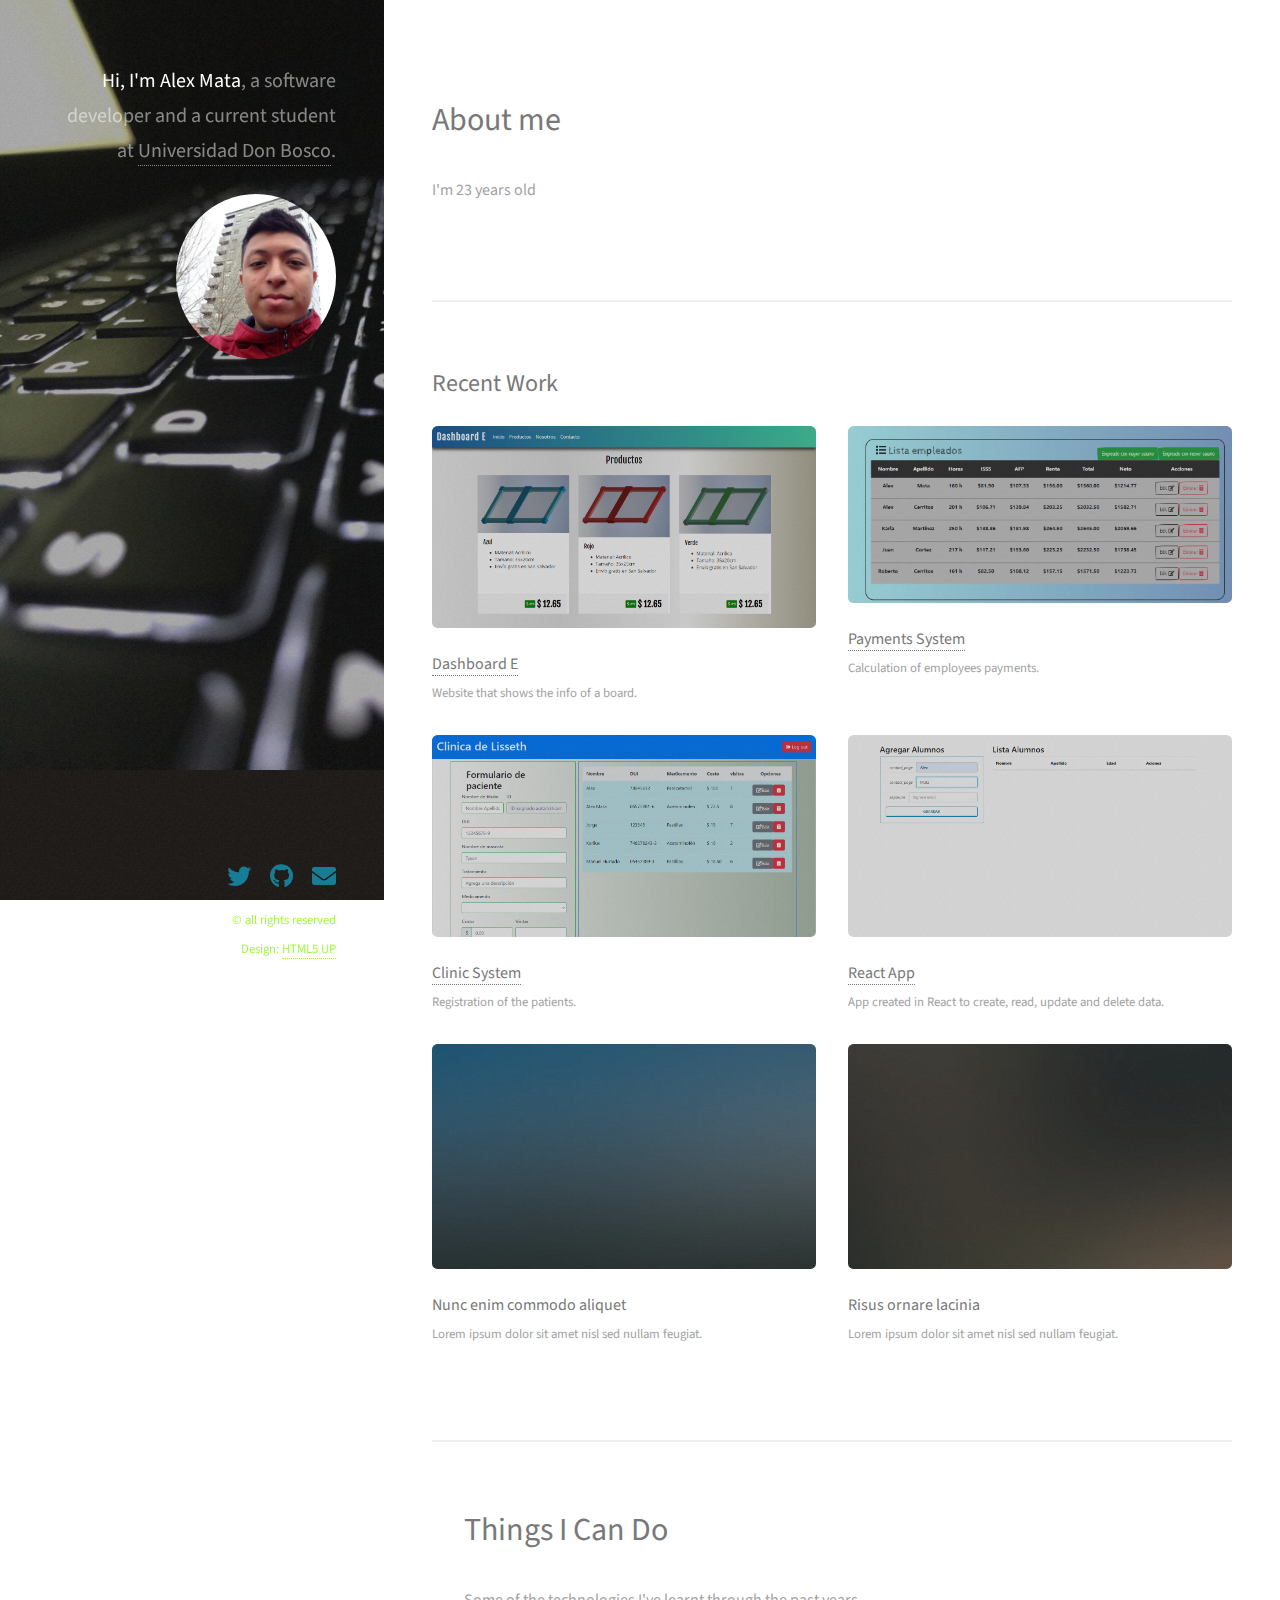
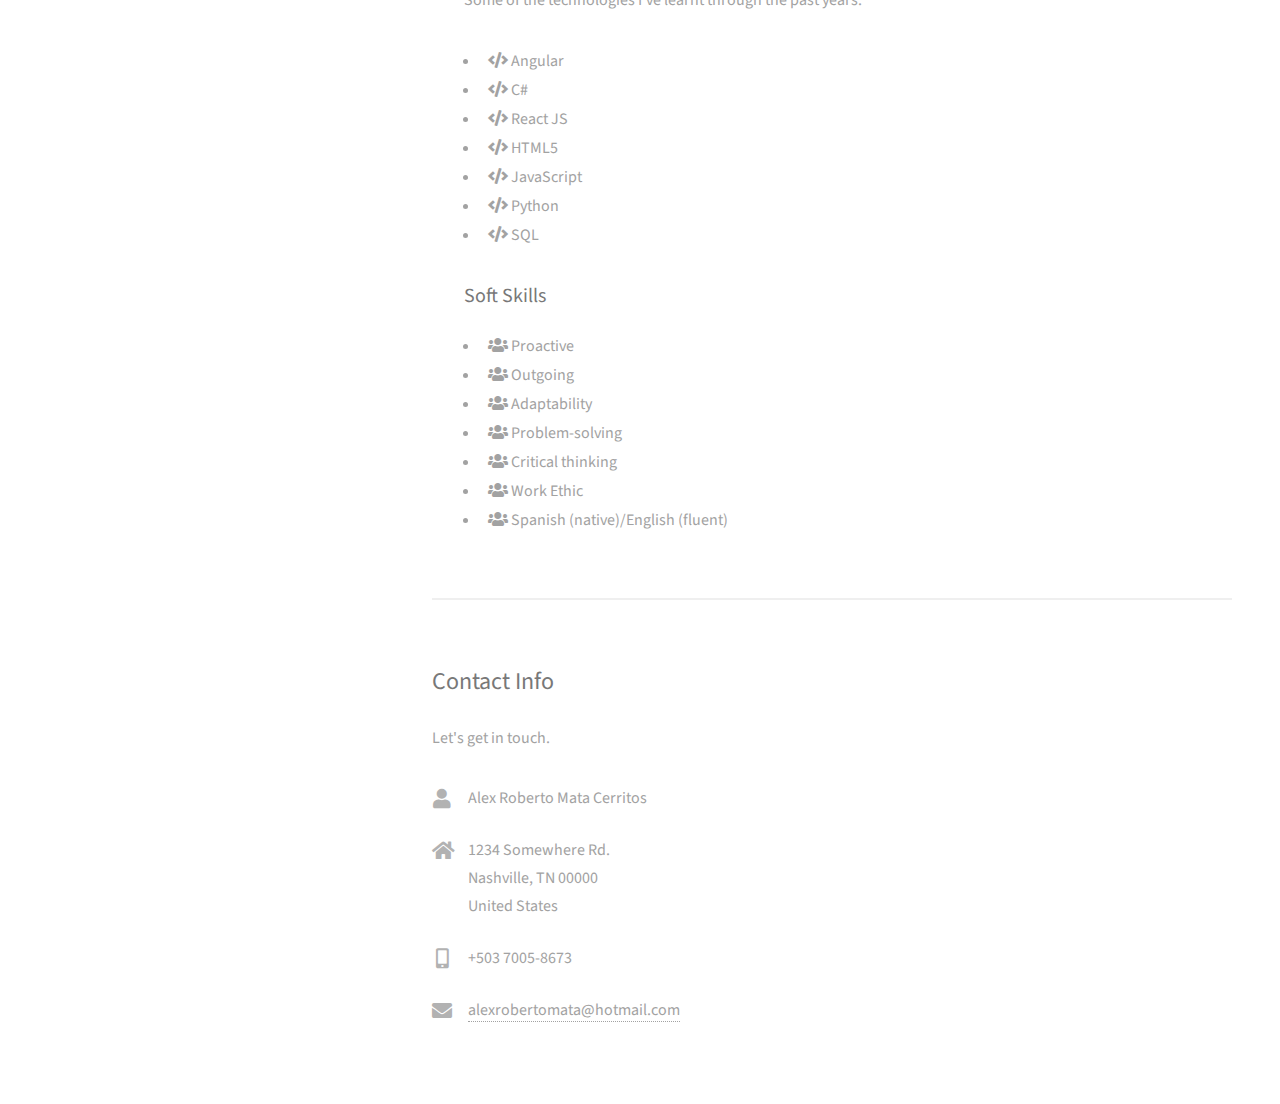
==== commit 68b96ca5: "Not pretty sure what's added" ====
--- a/html5up-strata/index.html
+++ b/html5up-strata/index.html
@@ -16,10 +16,11 @@
 		<!-- Header -->
 			<header id="header">
 				<div class="inner">
-					<!-- <a href="#" class="image avatar"><img src="images/avatar2.jpeg" alt="" /></a> -->
-					<h1><strong>Hi, I'm Alex Mata</strong>, a current university<br />
-					student and a software developer<br />
-					crafted by <a href="http://html5up.net">HTML5 UP</a>.</h1>
+					<h1><strong>Hi, I'm Alex Mata</strong>, a software developer<br />
+					and a current student <br />
+					at <a href="http://www.udb.edu.sv/udb/" target="_blank">Universidad Don Bosco</a>.</h1>
+					<a class="image avatar"><img src="images/avatarAlex23.jpeg" alt="" /></a>
+
 				</div>
 			</header>
 
@@ -29,12 +30,11 @@
 				<!-- One -->
 					<section id="one">
 						<header class="major">
-							<h2>Ipsum lorem dolor aliquam ante commodo<br />
-							magna sed accumsan arcu neque.</h2>
+							<h2>About me</h2>
 						</header>
-						<p>Accumsan orci faucibus id eu lorem semper. Eu ac iaculis ac nunc nisi lorem vulputate lorem neque cubilia ac in adipiscing in curae lobortis tortor primis integer massa adipiscing id nisi accumsan pellentesque commodo blandit enim arcu non at amet id arcu magna. Accumsan orci faucibus id eu lorem semper nunc nisi lorem vulputate lorem neque cubilia.</p>
+						<p>I'm 23 years old</p>
 						<ul class="actions">
-							<li><a href="#" class="button">Learn More</a></li>
+							<!-- <li><a href="" class="button">Learn More</a></li> -->
 						</ul>
 					</section>
 
@@ -43,24 +43,24 @@
 						<h2>Recent Work</h2>
 						<div class="row">
 							<article class="col-6 col-12-xsmall work-item">
-								<a href="images/fulls/01.jpg" class="image fit thumb"><img src="images/thumbs/01.jpg" alt="" /></a>
-								<h3>Magna sed consequat tempus</h3>
-								<p>Lorem ipsum dolor sit amet nisl sed nullam feugiat.</p>
-							</article>
-							<article class="col-6 col-12-xsmall work-item">
-								<a href="images/fulls/02.jpg" class="image fit thumb"><img src="images/thumbs/02.jpg" alt="" /></a>
-								<h3>Ultricies lacinia interdum</h3>
-								<p>Lorem ipsum dolor sit amet nisl sed nullam feugiat.</p>
-							</article>
-							<article class="col-6 col-12-xsmall work-item">
-								<a href="images/fulls/03.jpg" class="image fit thumb"><img src="images/thumbs/03.jpg" alt="" /></a>
-								<h3>Tortor metus commodo</h3>
-								<p>Lorem ipsum dolor sit amet nisl sed nullam feugiat.</p>
-							</article>
-							<article class="col-6 col-12-xsmall work-item">
-								<a href="images/fulls/04.jpg" class="image fit thumb"><img src="images/thumbs/04.jpg" alt="" /></a>
-								<h3>Quam neque phasellus</h3>
-								<p>Lorem ipsum dolor sit amet nisl sed nullam feugiat.</p>
+								<a href="images/fulls/Dashboard.png" class="image fit thumb"><img src="images/thumbs/Dashboard.png" alt="" /></a>
+								<h3><a href="dashboarde-93324.web.app" target="_blank">Dashboard E</a></h3>
+								<p>Website that shows the info of a board.</p>
+							</article>
+							<article class="col-6 col-12-xsmall work-item">
+								<a href="images/fulls/Pagos.png" class="image fit thumb"><img src="images/thumbs/Pagos.png" alt="" /></a>
+								<h3><a href="https://sistema-pagos-dd3f0.web.app" target="_blank">Payments System</a></h3>
+								<p>Calculation of employees payments.</p>
+							</article>
+							<article class="col-6 col-12-xsmall work-item">
+								<a href="images/fulls/Clinica.png" class="image fit thumb"><img src="images/thumbs/Clinica.png" alt="" /></a>
+								<h3><a href="https://clinica-4b186.web.app/dashboard" target="_blank">Clinic System</a></h3>
+								<p>Registration of the patients.</p>
+							</article>
+							<article class="col-6 col-12-xsmall work-item">
+								<a href="images/fulls/CrudReact.png" class="image fit thumb"><img src="images/thumbs/CrudReact.png" alt="" /></a>
+								<h3><a href="https://crudreactfirebase-cebb5.web.app" target="_blank">React App</a></h3>
+								<p>App created in React to create, read, update and delete data.</p>
 							</article>
 							<article class="col-6 col-12-xsmall work-item">
 								<a href="images/fulls/05.jpg" class="image fit thumb"><img src="images/thumbs/05.jpg" alt="" /></a>
@@ -73,30 +73,60 @@
 								<p>Lorem ipsum dolor sit amet nisl sed nullam feugiat.</p>
 							</article>
 						</div>
-						<ul class="actions">
+						<!-- <ul class="actions">
 							<li><a href="#" class="button">Full Portfolio</a></li>
-						</ul>
+						</ul> -->
+					</section>
+
+					<section id="two">
+					<div class="container">
+									<h1>Things I Can Do</h1>
+									<p>Some of the technologies I've learnt through the past years.</p>
+									<ul class="feature-icons">
+										<li class="icon solid fa-code"> Angular</li>
+										<li class="icon solid fa-code"> C#</li>
+										<li class="icon solid fa-code"> React JS</li>
+										<li class="icon solid fa-code"> HTML5</li>
+										<li class="icon solid fa-code"> JavaScript</li>
+										<li class="icon solid fa-code"> Python</li>
+										<li class="icon solid fa-code"> SQL</li>
+									</ul>
+									<h3>Soft Skills</h3>
+									<ul>
+										<li class="icon solid fa-users"> Proactive</li>
+										<li class="icon solid fa-users"> Outgoing</li>
+										<li class="icon solid fa-users"> Adaptability</li>
+										<li class="icon solid fa-users"> Problem-solving</li>
+										<li class="icon solid fa-users"> Critical thinking</li>
+										<li class="icon solid fa-users"> Work Ethic</li>
+										<li class="icon solid fa-users"> Spanish (native)/English (fluent)</li>
+									</ul>
+								</div>
 					</section>
 
 				<!-- Three -->
 					<section id="three">
-						<h2>Get In Touch</h2>
-						<p>Accumsan pellentesque commodo blandit enim arcu non at amet id arcu magna. Accumsan orci faucibus id eu lorem semper nunc nisi lorem vulputate lorem neque lorem ipsum dolor.</p>
+						<h2>Contact Info</h2>
+						<p>Let's get in touch.</p>
 						<div class="row">
 							<div class="col-8 col-12-small">
-								<form method="post" action="#">
+								<!-- <form method="post" action="#">
 									<div class="row gtr-uniform gtr-50">
 										<div class="col-6 col-12-xsmall"><input type="text" name="name" id="name" placeholder="Name" /></div>
 										<div class="col-6 col-12-xsmall"><input type="email" name="email" id="email" placeholder="Email" /></div>
 										<div class="col-12"><textarea name="message" id="message" placeholder="Message" rows="4"></textarea></div>
 									</div>
-								</form>
-								<ul class="actions">
+								</form> -->
+								<!-- <ul class="actions">
 									<li><input type="submit" value="Send Message" /></li>
-								</ul>
-							</div>
-							<div class="col-4 col-12-small">
+								</ul> -->
+							</div>
+							<div class="">
 								<ul class="labeled-icons">
+									<li>
+										<h3 class="icon solid fa-user"><span class="label">Name</span></h3>
+										Alex Roberto Mata Cerritos
+									</li>
 									<li>
 										<h3 class="icon solid fa-home"><span class="label">Address</span></h3>
 										1234 Somewhere Rd.<br />
@@ -105,11 +135,11 @@
 									</li>
 									<li>
 										<h3 class="icon solid fa-mobile-alt"><span class="label">Phone</span></h3>
-										000-000-0000
+										+503 7005-8673
 									</li>
 									<li>
 										<h3 class="icon solid fa-envelope"><span class="label">Email</span></h3>
-										<a href="#">hello@untitled.tld</a>
+										<a href="#">alexrobertomata@hotmail.com</a>
 									</li>
 								</ul>
 							</div>
@@ -440,13 +470,13 @@
 			<footer id="footer">
 				<div class="inner">
 					<ul class="icons">
-						<li><a href="#" class="icon brands fa-twitter"><span class="label">Twitter</span></a></li>
-						<li><a href="#" class="icon brands fa-github"><span class="label">Github</span></a></li>
+						<li><a href="#" target="_blank" class="icon brands fa-twitter"><span class="label">Twitter</span></a></li>
+						<li><a href="https://github.com/AlexMta7" target="_blank" class="icon brands fa-github"><span class="label">Github</span></a></li>
 						<!-- <li><a href="#" class="icon brands fa-dribbble"><span class="label">Dribbble</span></a></li> -->
-						<li><a href="#" class="icon solid fa-envelope"><span class="label">Email</span></a></li>
+						<li><a href="mailto: alexrobertomata@hotmail.com" target="_blank" class="icon solid fa-envelope"><span class="label">Email</span></a></li>
 					</ul>
 					<ul class="copyright">
-						<li>&copy; Alex Mata</li><li>Design: <a href="http://html5up.net">HTML5 UP</a></li>
+						<li>&copy; all rights reserved</li><li>Design: <a href="http://html5up.net" target="_blank">HTML5 UP</a></li>
 					</ul>
 				</div>
 			</footer>
--- a/html5up-strata/assets/css/main.css
+++ b/html5up-strata/assets/css/main.css
@@ -2621,7 +2621,7 @@
 			-webkit-flex-grow: 1;
 			-ms-flex-grow: 1;
 			flex-grow: 1;
-			margin: 0 0 2em 0;
+			margin: -2em 0 2em 0;
 		}
 
 		#header strong, #header b {
@@ -2640,22 +2640,26 @@
 		}
 
 		#header .image.avatar {
-			margin: 0 0 1em 0;
-			width: 6.25em;
+			margin: 25px 0 1em 0;
+			width: 10em;	
 		}
 
 /* Footer */
+
+	#footer {
+		margin-bottom: -7em;
+	}
 
 	#footer .icons {
 		margin: 1em 0 0 0;
 	}
 
 		#footer .icons a {
-			color: rgba(17, 207, 255, 0.4);
+			color: rgba(17, 207, 255, 0.541);
 		}
 
 	#footer .copyright {
-		color: rgba(255, 255, 255, 0.4);
+		color: rgba(135, 247, 7, 0.76);
 		font-size: 0.8em;
 		list-style: none;
 		margin: 1em 0 0 0;
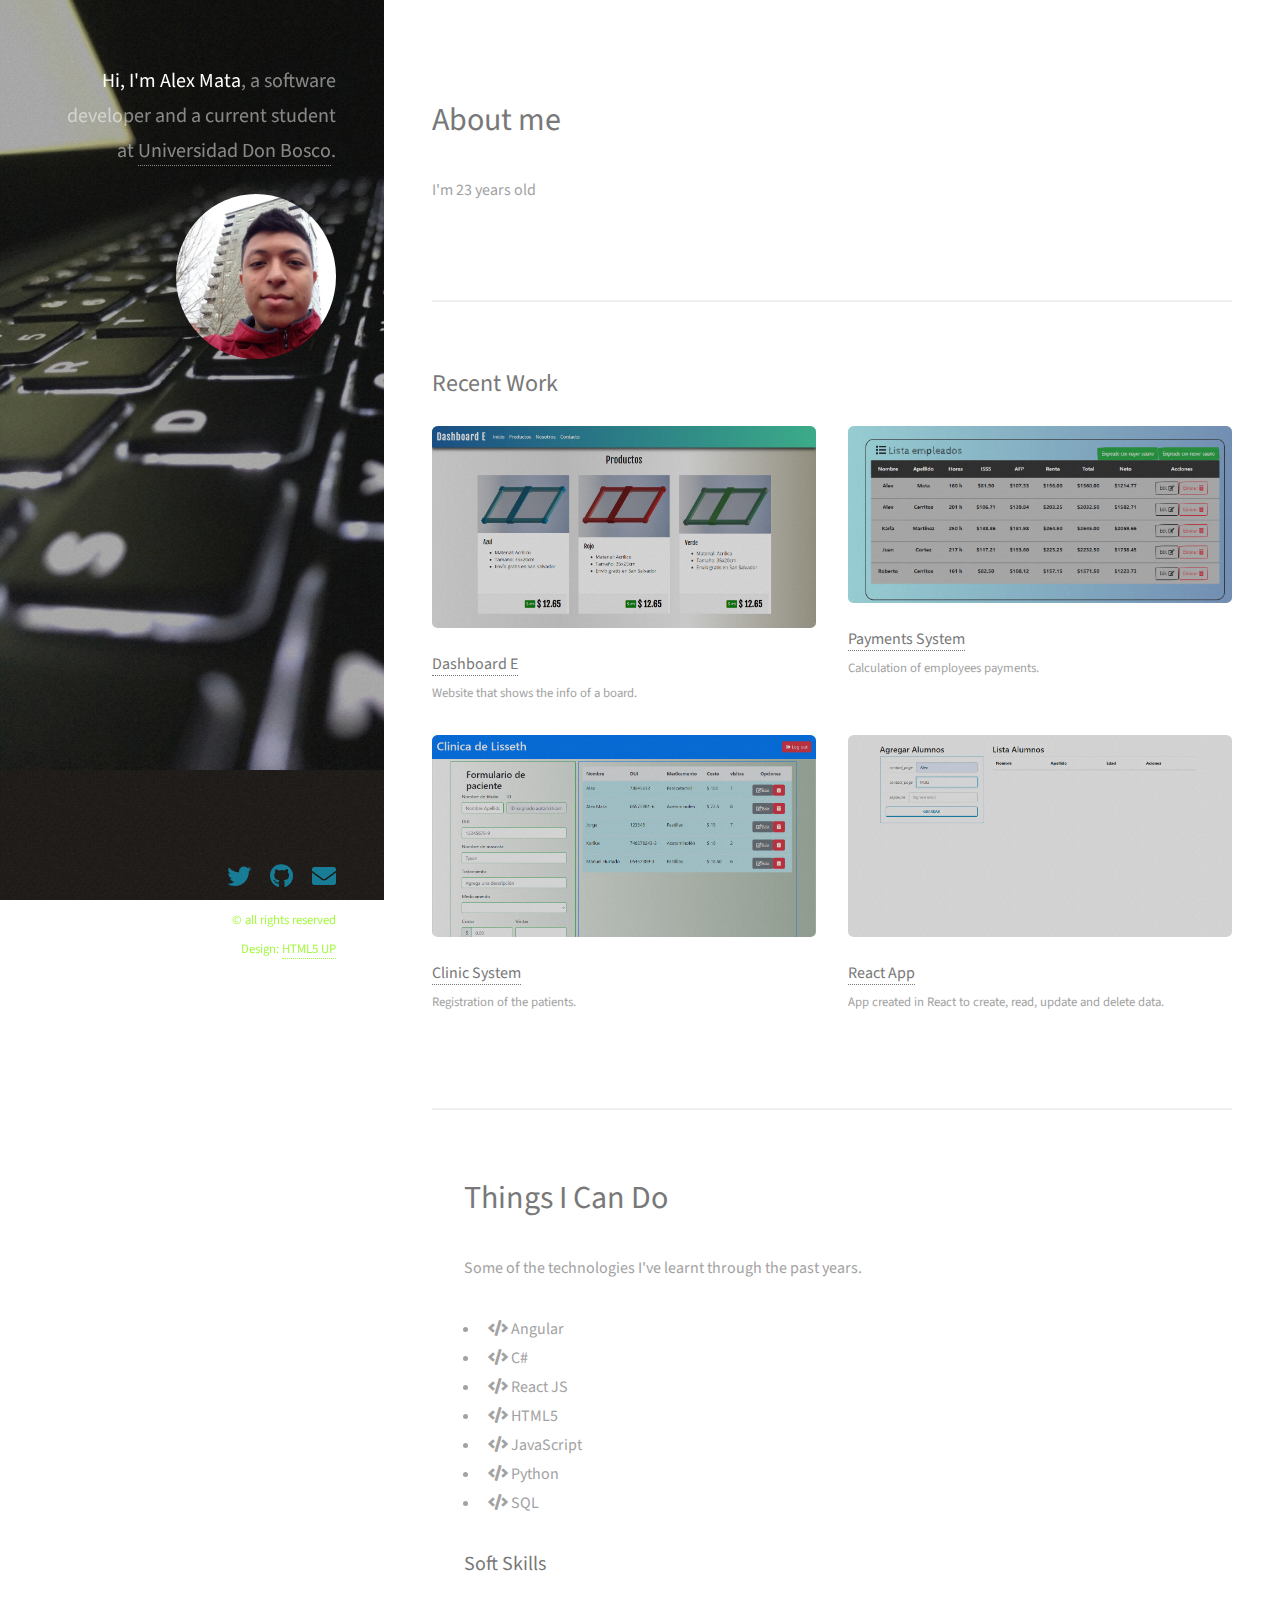
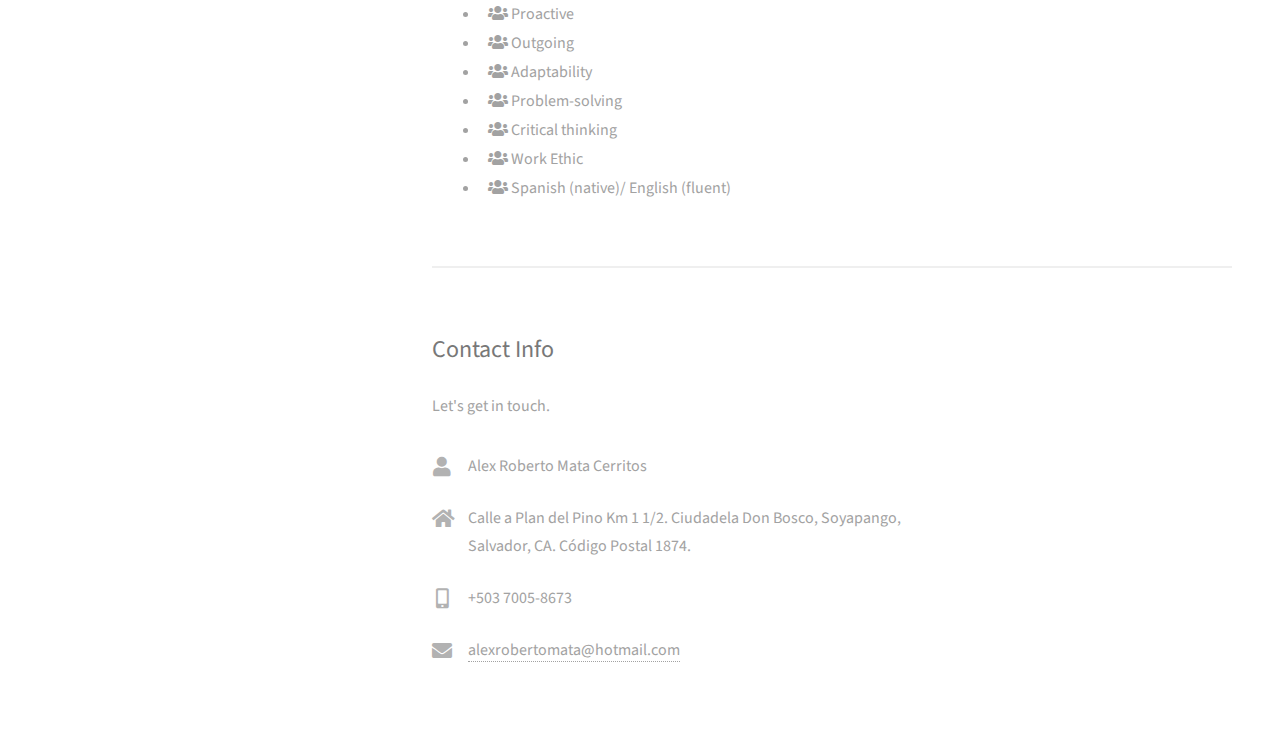
==== commit 92bb7a69: "Almost done" ====
--- a/html5up-strata/index.html
+++ b/html5up-strata/index.html
@@ -62,16 +62,6 @@
 								<h3><a href="https://crudreactfirebase-cebb5.web.app" target="_blank">React App</a></h3>
 								<p>App created in React to create, read, update and delete data.</p>
 							</article>
-							<article class="col-6 col-12-xsmall work-item">
-								<a href="images/fulls/05.jpg" class="image fit thumb"><img src="images/thumbs/05.jpg" alt="" /></a>
-								<h3>Nunc enim commodo aliquet</h3>
-								<p>Lorem ipsum dolor sit amet nisl sed nullam feugiat.</p>
-							</article>
-							<article class="col-6 col-12-xsmall work-item">
-								<a href="images/fulls/06.jpg" class="image fit thumb"><img src="images/thumbs/06.jpg" alt="" /></a>
-								<h3>Risus ornare lacinia</h3>
-								<p>Lorem ipsum dolor sit amet nisl sed nullam feugiat.</p>
-							</article>
 						</div>
 						<!-- <ul class="actions">
 							<li><a href="#" class="button">Full Portfolio</a></li>
@@ -99,7 +89,7 @@
 										<li class="icon solid fa-users"> Problem-solving</li>
 										<li class="icon solid fa-users"> Critical thinking</li>
 										<li class="icon solid fa-users"> Work Ethic</li>
-										<li class="icon solid fa-users"> Spanish (native)/English (fluent)</li>
+										<li class="icon solid fa-users"> Spanish (native)/ English (fluent)</li>
 									</ul>
 								</div>
 					</section>
@@ -129,9 +119,8 @@
 									</li>
 									<li>
 										<h3 class="icon solid fa-home"><span class="label">Address</span></h3>
-										1234 Somewhere Rd.<br />
-										Nashville, TN 00000<br />
-										United States
+										Calle a Plan del Pino Km 1 1/2. Ciudadela Don Bosco, Soyapango, <br>
+										Salvador, CA. Código Postal 1874.
 									</li>
 									<li>
 										<h3 class="icon solid fa-mobile-alt"><span class="label">Phone</span></h3>
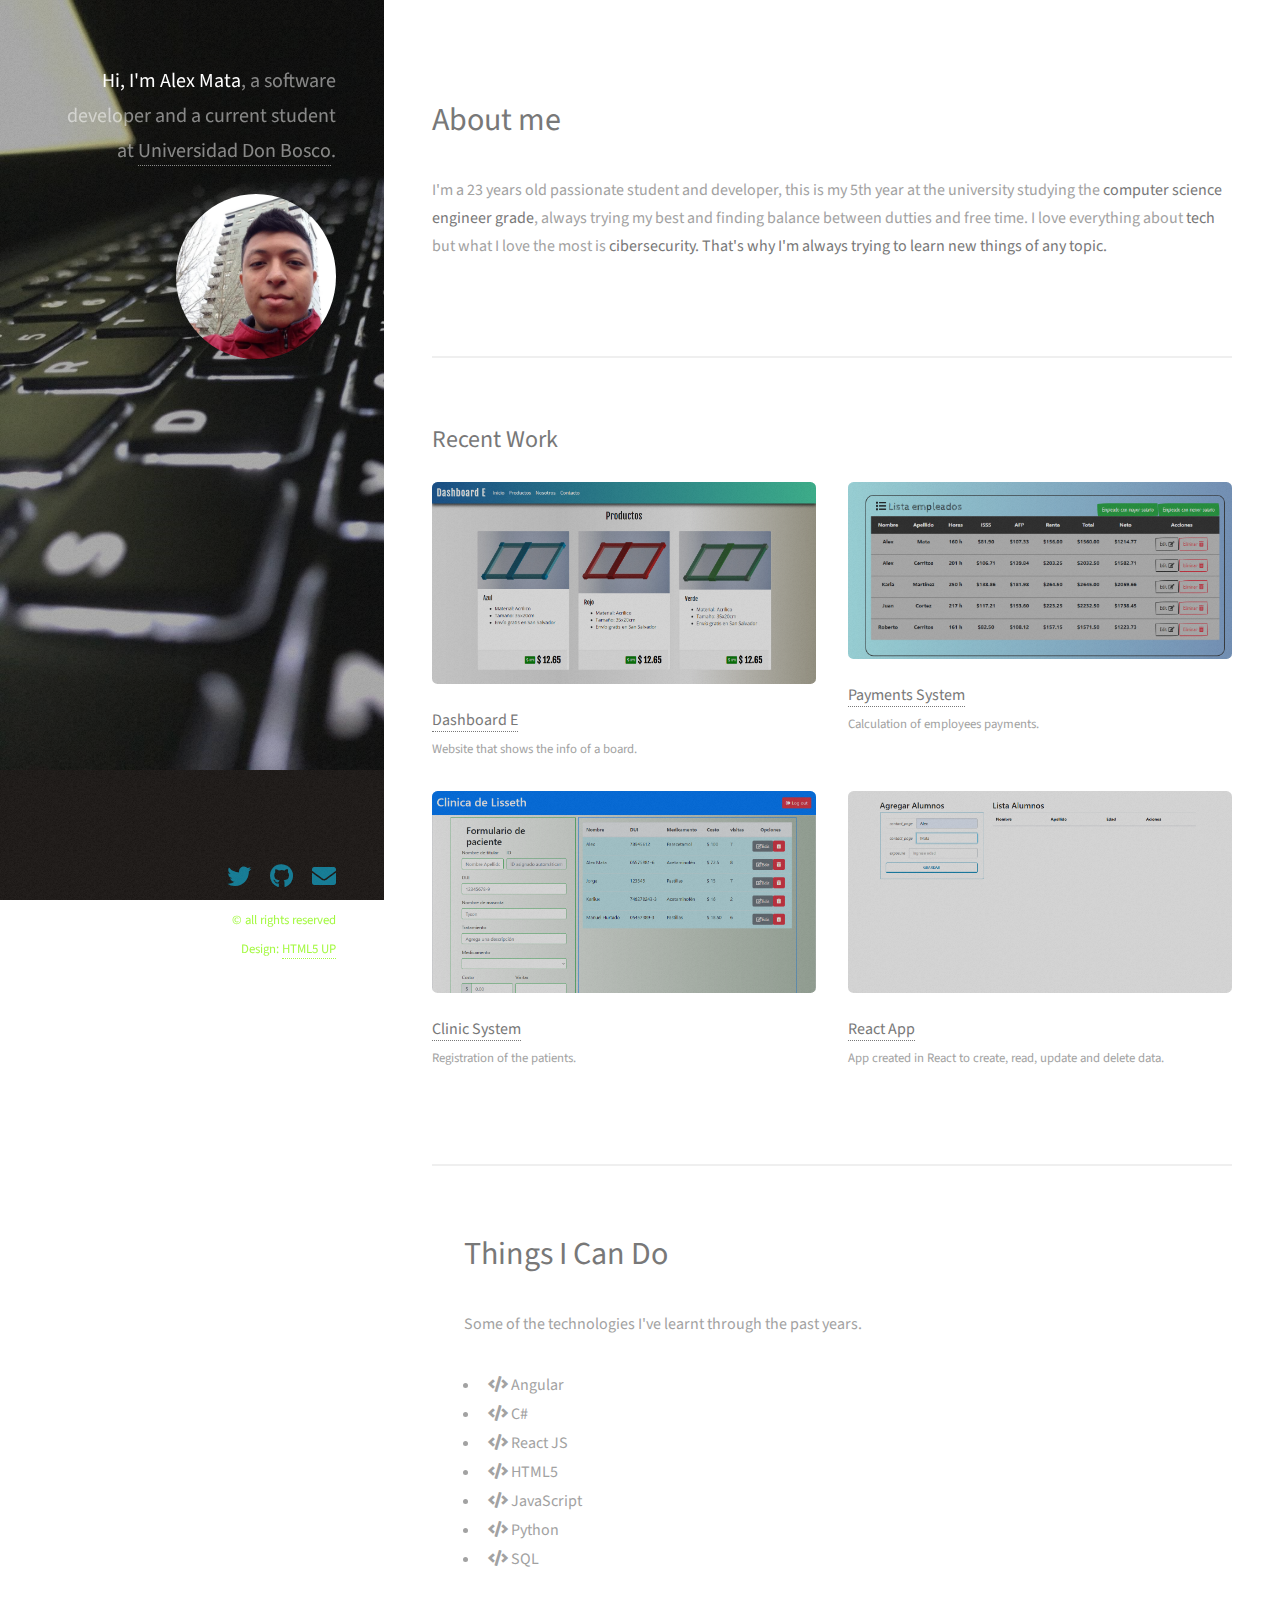
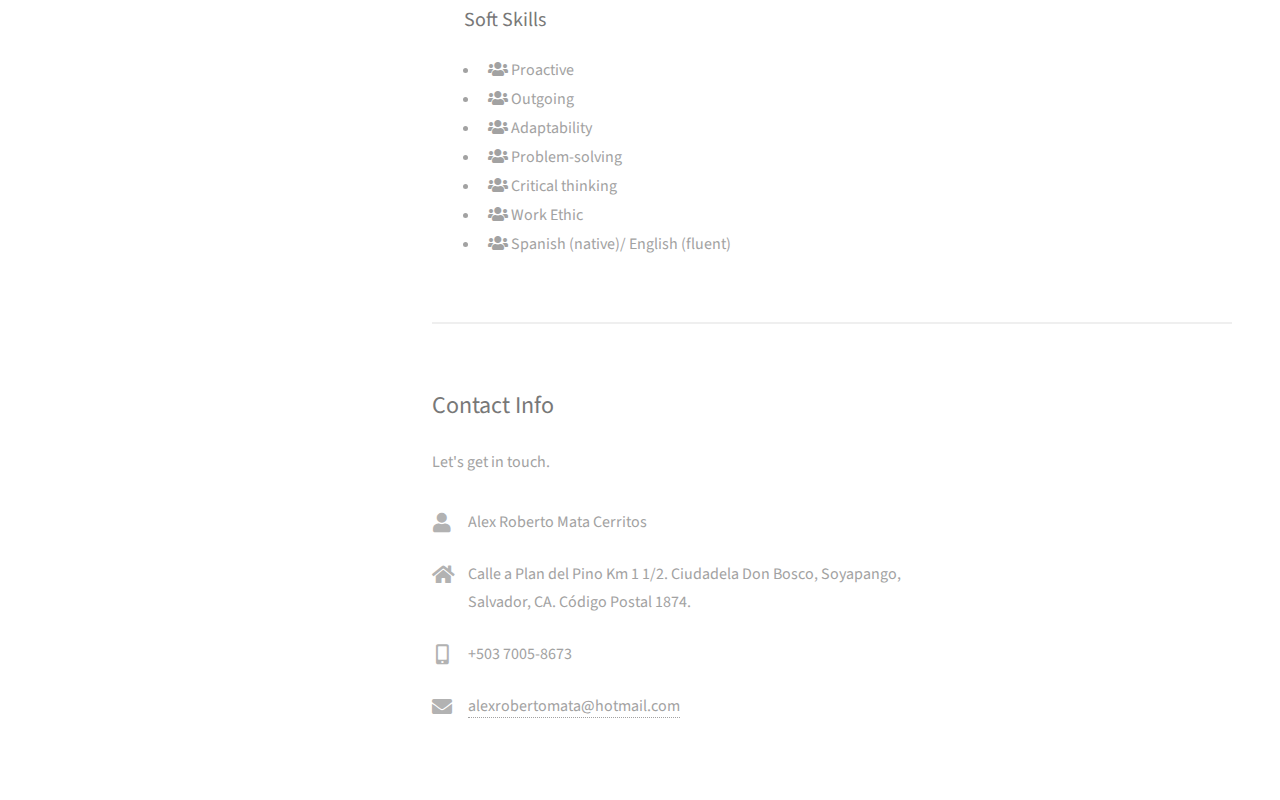
==== commit f5ffd1d5: "Just DONE" ====
--- a/html5up-strata/index.html
+++ b/html5up-strata/index.html
@@ -6,7 +6,7 @@
 -->
 <html>
 	<head>
-		<title>Strata by HTML5 UP</title>
+		<title>Portfolio</title>
 		<meta charset="utf-8" />
 		<meta name="viewport" content="width=device-width, initial-scale=1, user-scalable=no" />
 		<link rel="stylesheet" href="assets/css/main.css" />
@@ -32,7 +32,9 @@
 						<header class="major">
 							<h2>About me</h2>
 						</header>
-						<p>I'm 23 years old</p>
+						<p>I'm a 23 years old passionate student and developer, this is my 5th year at the university studying the <strong>computer science engineer grade</strong>, always trying
+						 my best and finding balance between dutties and free time. I love everything about <strong>tech</strong> but what I love the most is 
+						<strong>cibersecurity. That's why I'm always trying to learn new things of any topic.</strong></p>
 						<ul class="actions">
 							<!-- <li><a href="" class="button">Learn More</a></li> -->
 						</ul>
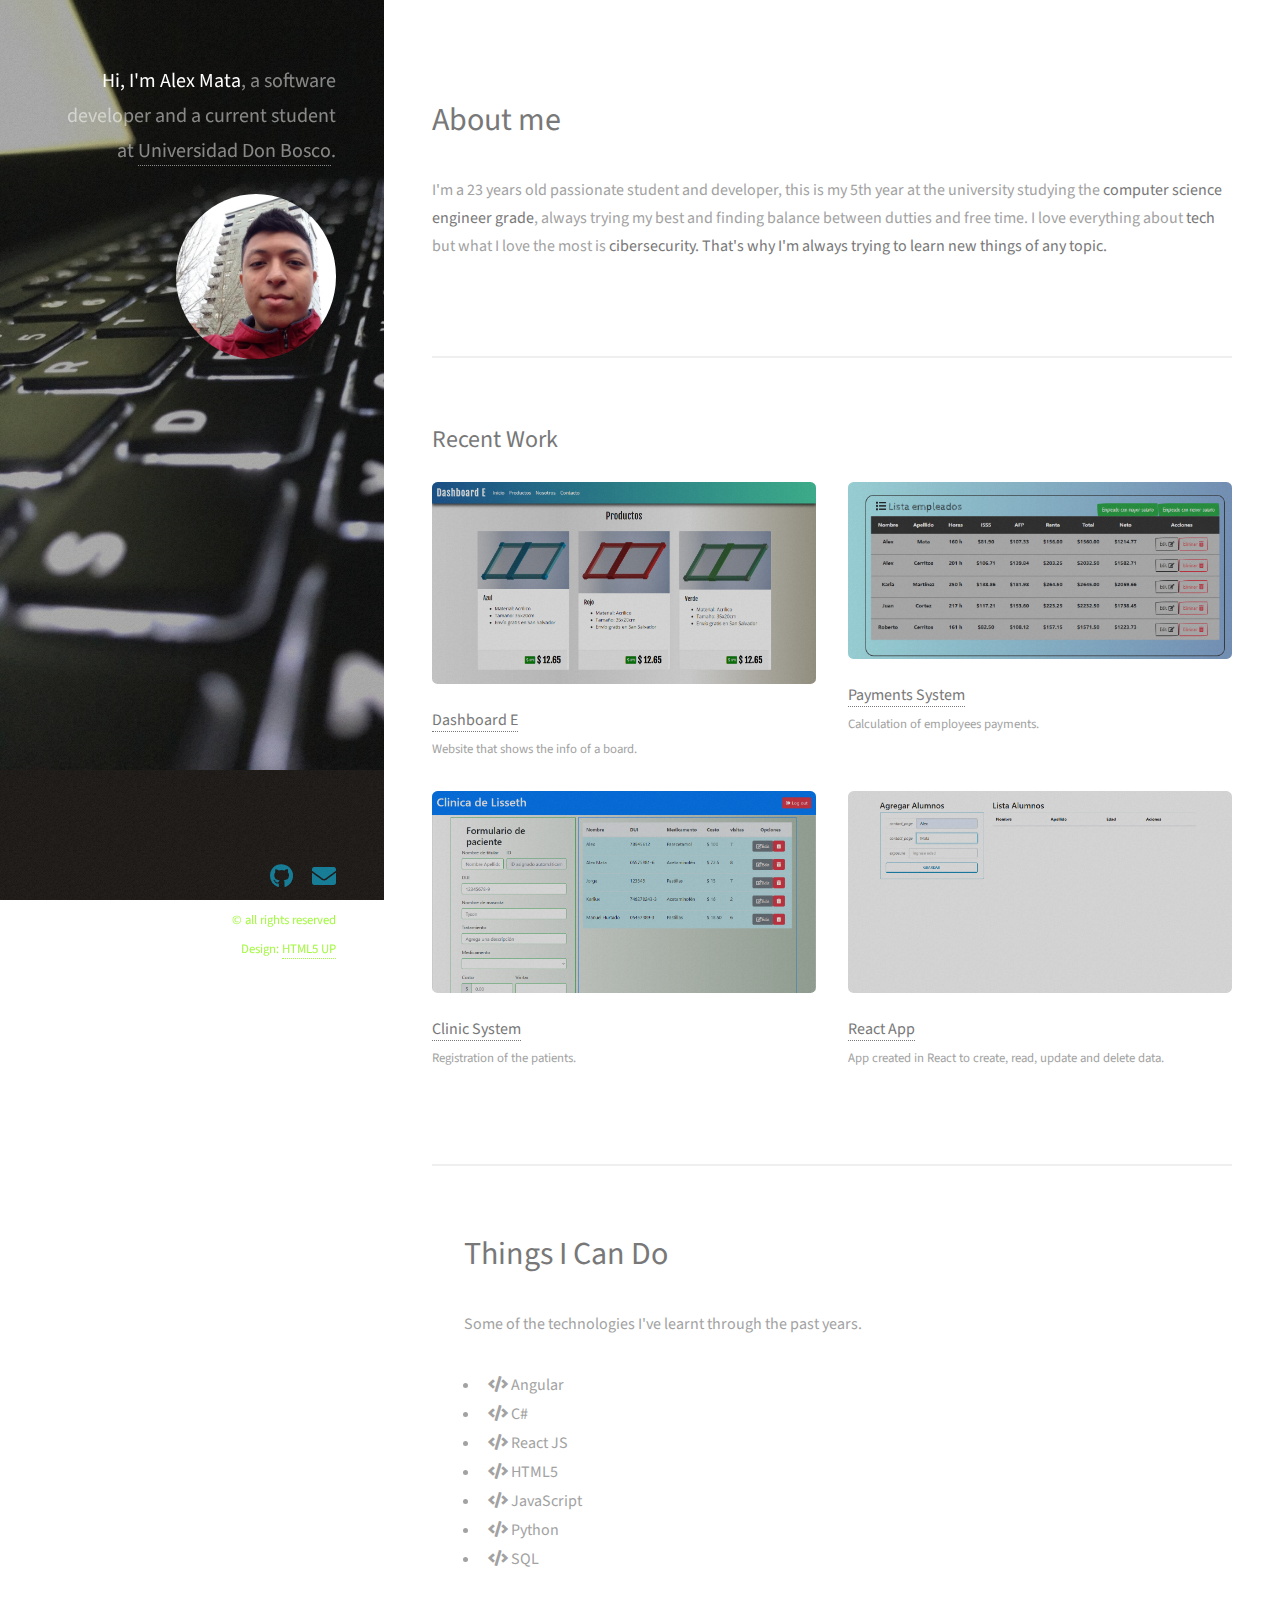
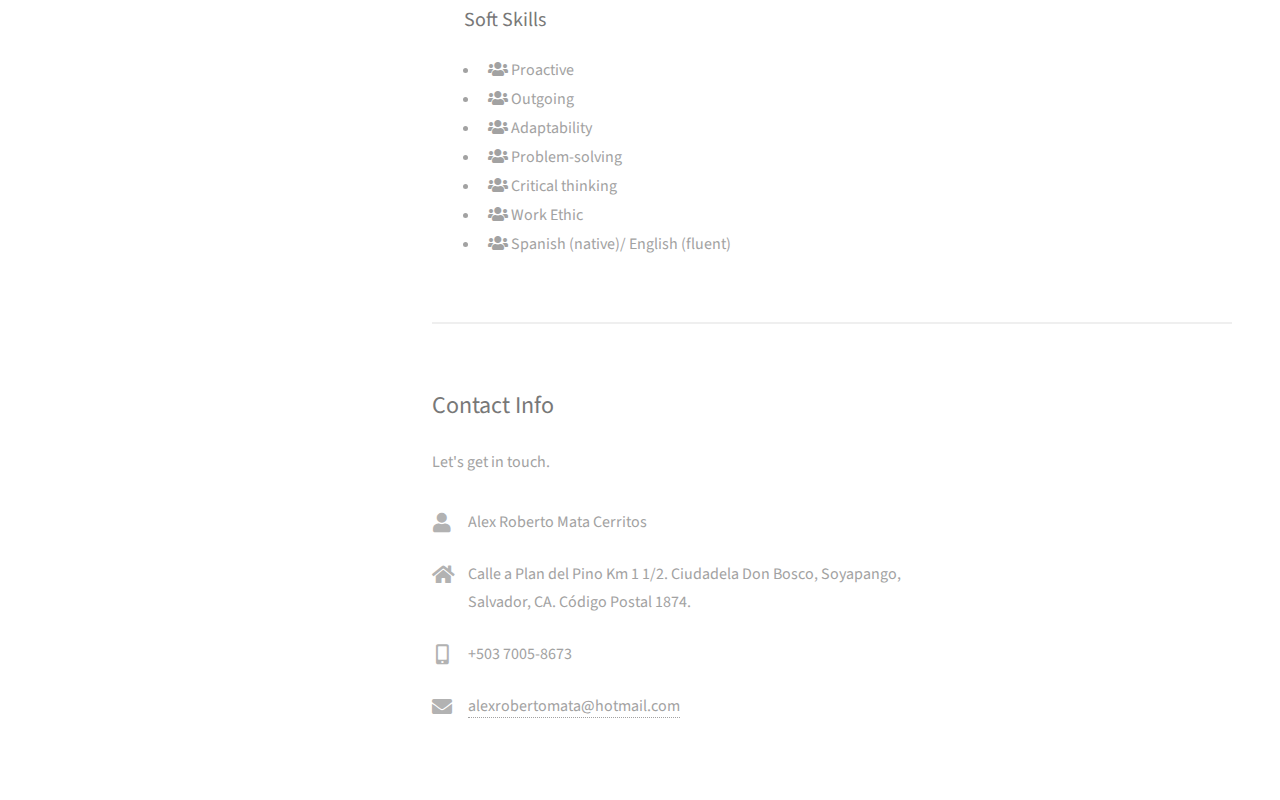
==== commit 5a903248: "no twitter" ====
--- a/html5up-strata/index.html
+++ b/html5up-strata/index.html
@@ -461,7 +461,7 @@
 			<footer id="footer">
 				<div class="inner">
 					<ul class="icons">
-						<li><a href="#" target="_blank" class="icon brands fa-twitter"><span class="label">Twitter</span></a></li>
+						<!-- <li><a href="#" target="_blank" class="icon brands fa-twitter"><span class="label">Twitter</span></a></li> -->
 						<li><a href="https://github.com/AlexMta7" target="_blank" class="icon brands fa-github"><span class="label">Github</span></a></li>
 						<!-- <li><a href="#" class="icon brands fa-dribbble"><span class="label">Dribbble</span></a></li> -->
 						<li><a href="mailto: alexrobertomata@hotmail.com" target="_blank" class="icon solid fa-envelope"><span class="label">Email</span></a></li>
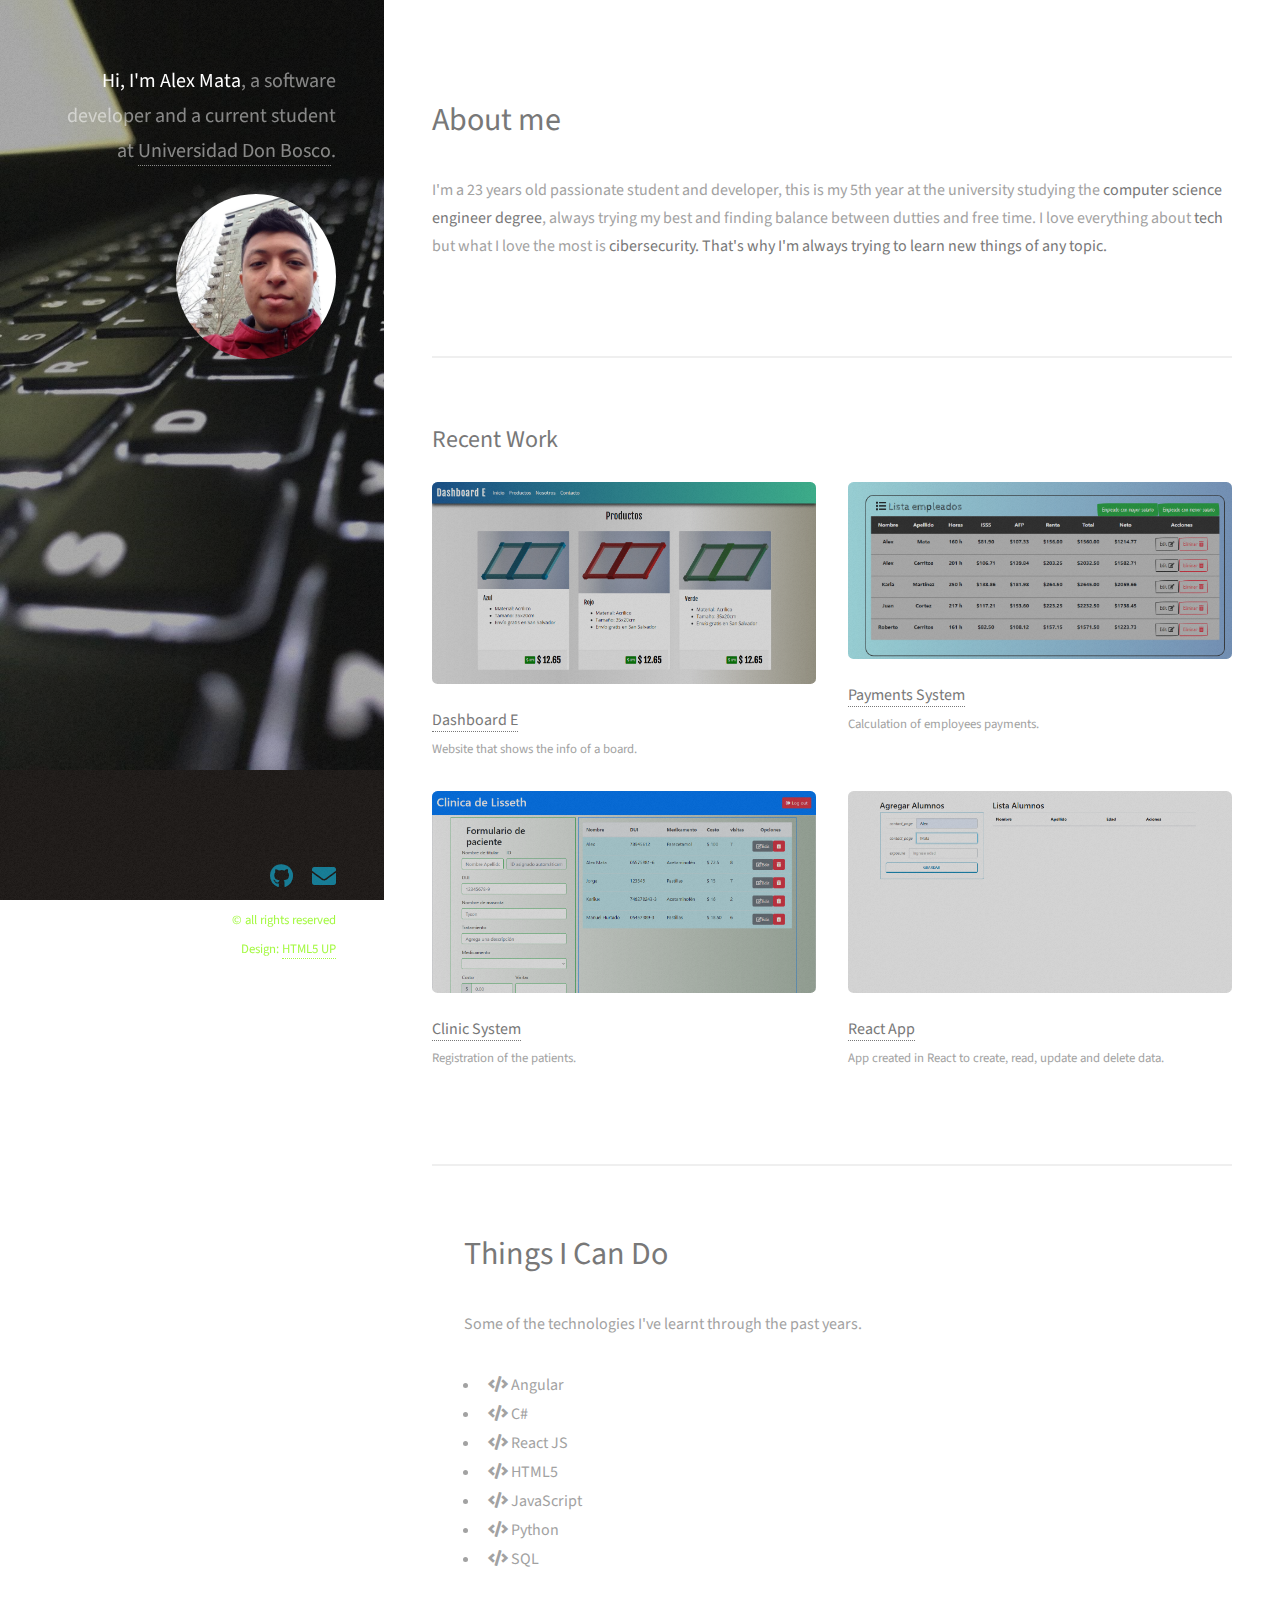
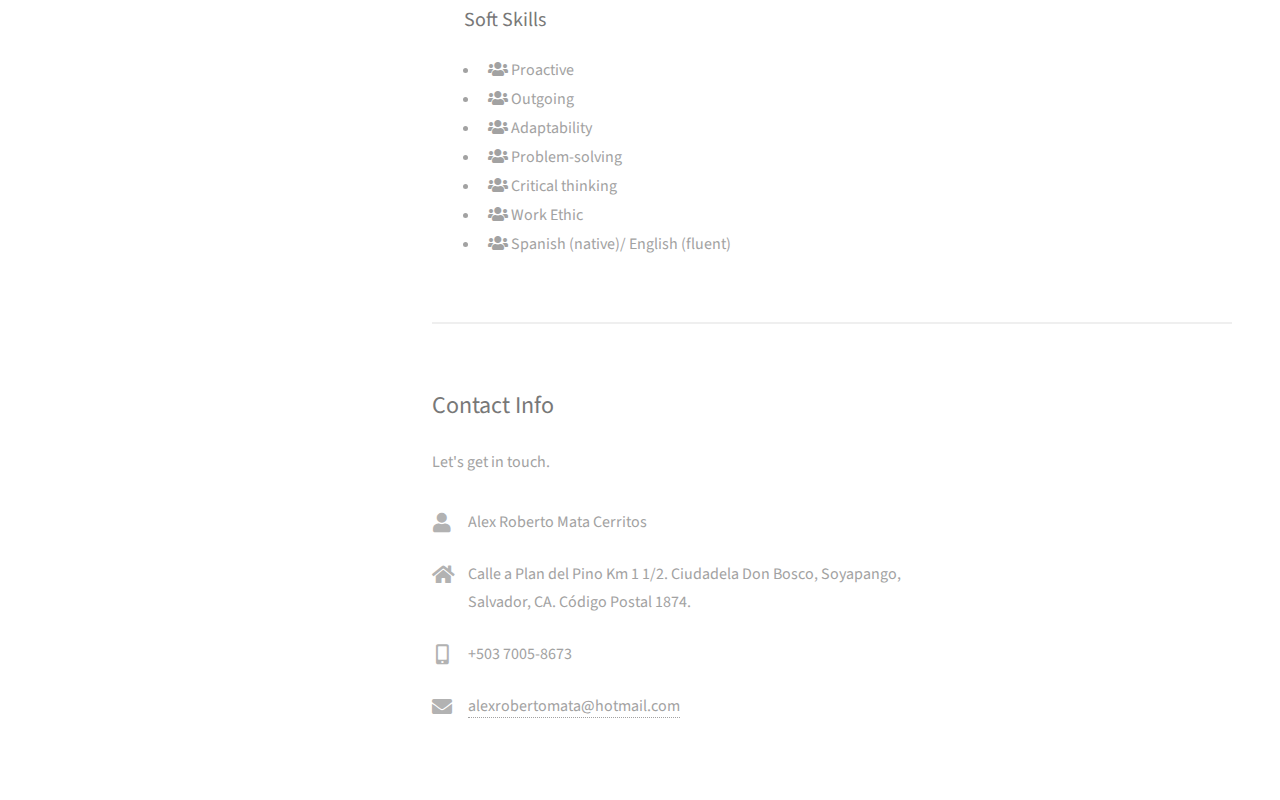
==== commit 14c9fa11: "Minimal changes" ====
--- a/html5up-strata/index.html
+++ b/html5up-strata/index.html
@@ -32,9 +32,11 @@
 						<header class="major">
 							<h2>About me</h2>
 						</header>
-						<p>I'm a 23 years old passionate student and developer, this is my 5th year at the university studying the <strong>computer science engineer grade</strong>, always trying
-						 my best and finding balance between dutties and free time. I love everything about <strong>tech</strong> but what I love the most is 
-						<strong>cibersecurity. That's why I'm always trying to learn new things of any topic.</strong></p>
+						<p>I'm a 23 years old passionate student and developer, this is my 5th year at the university studying the 
+							<strong>computer science engineer degree</strong>, always trying my best and finding balance between dutties
+							and free time. I love everything about <strong>tech</strong> but what I love the most is 
+							<strong>cibersecurity. That's why I'm always trying to learn new things of any topic.</strong>
+						</p>
 						<ul class="actions">
 							<!-- <li><a href="" class="button">Learn More</a></li> -->
 						</ul>
@@ -46,7 +48,7 @@
 						<div class="row">
 							<article class="col-6 col-12-xsmall work-item">
 								<a href="images/fulls/Dashboard.png" class="image fit thumb"><img src="images/thumbs/Dashboard.png" alt="" /></a>
-								<h3><a href="dashboarde-93324.web.app" target="_blank">Dashboard E</a></h3>
+								<h3><a href="https://dashboarde-93324.web.app" target="_blank">Dashboard E</a></h3>
 								<p>Website that shows the info of a board.</p>
 							</article>
 							<article class="col-6 col-12-xsmall work-item">
